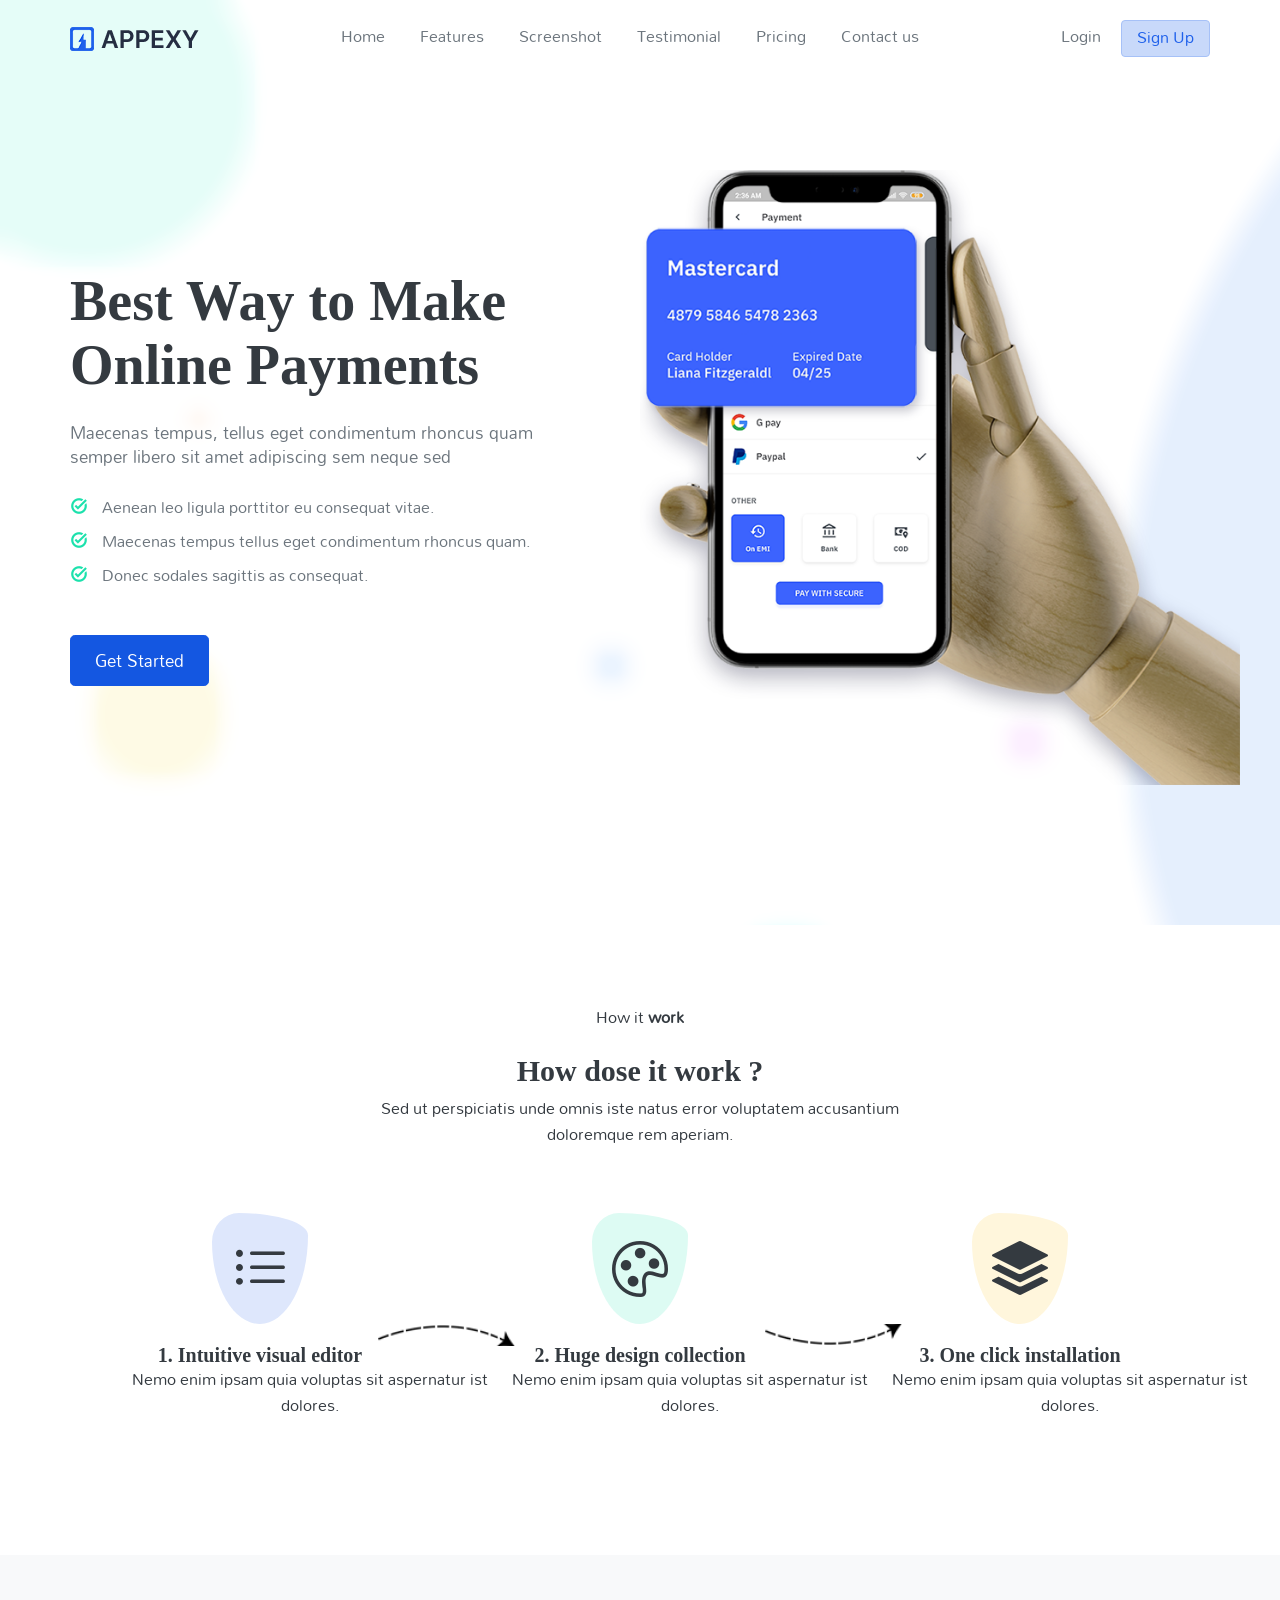
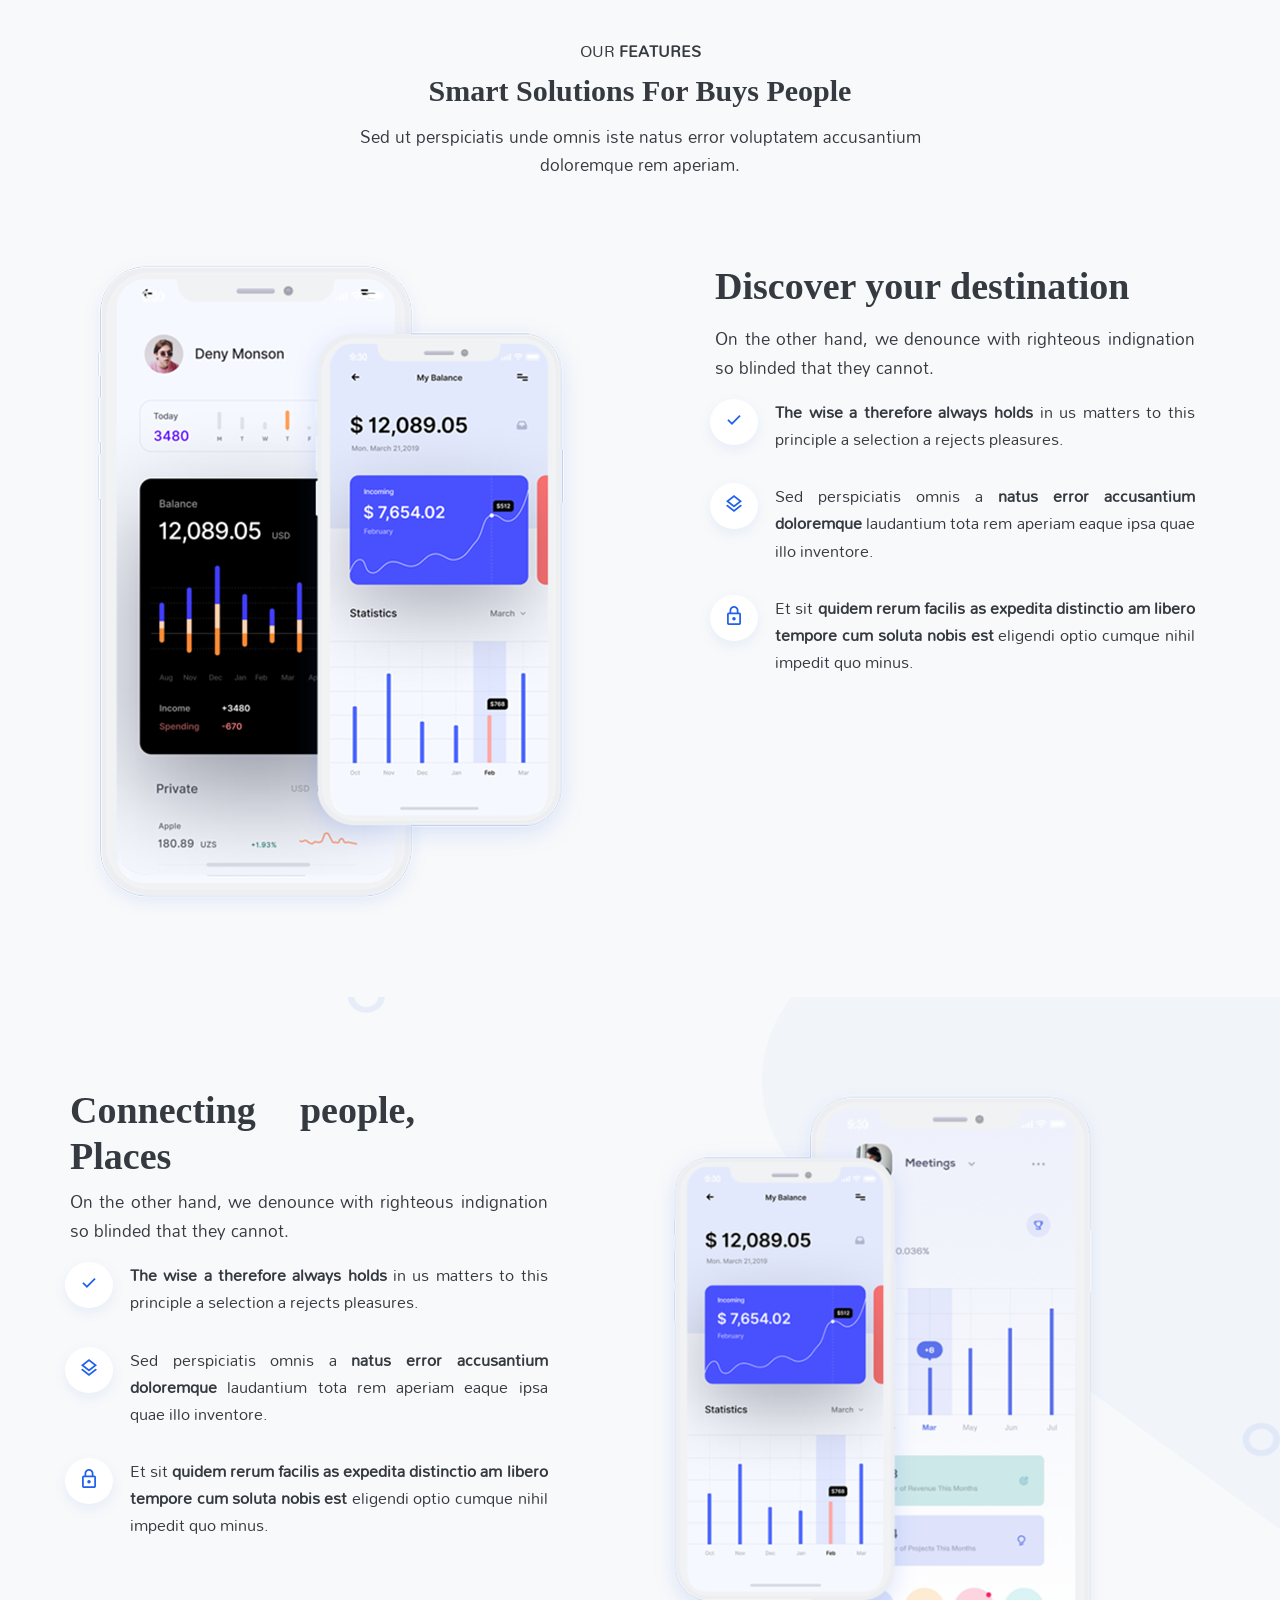
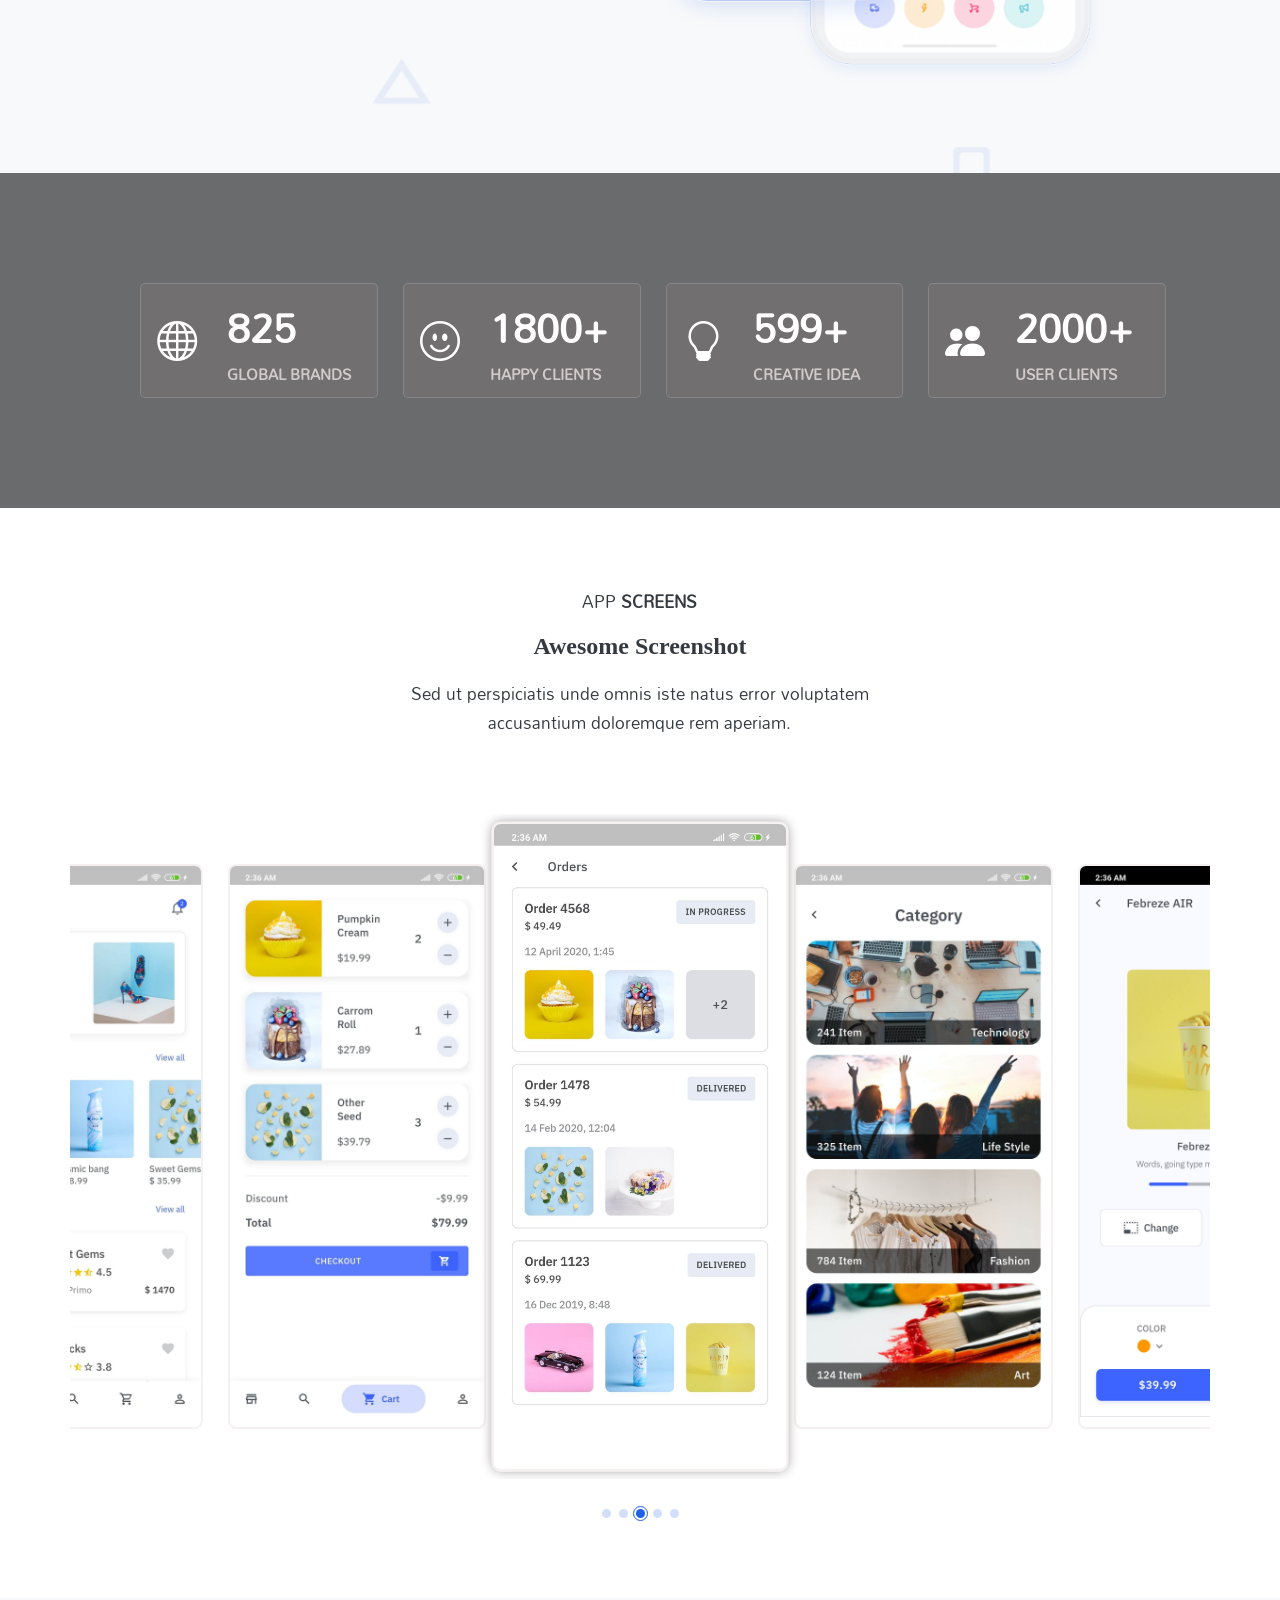
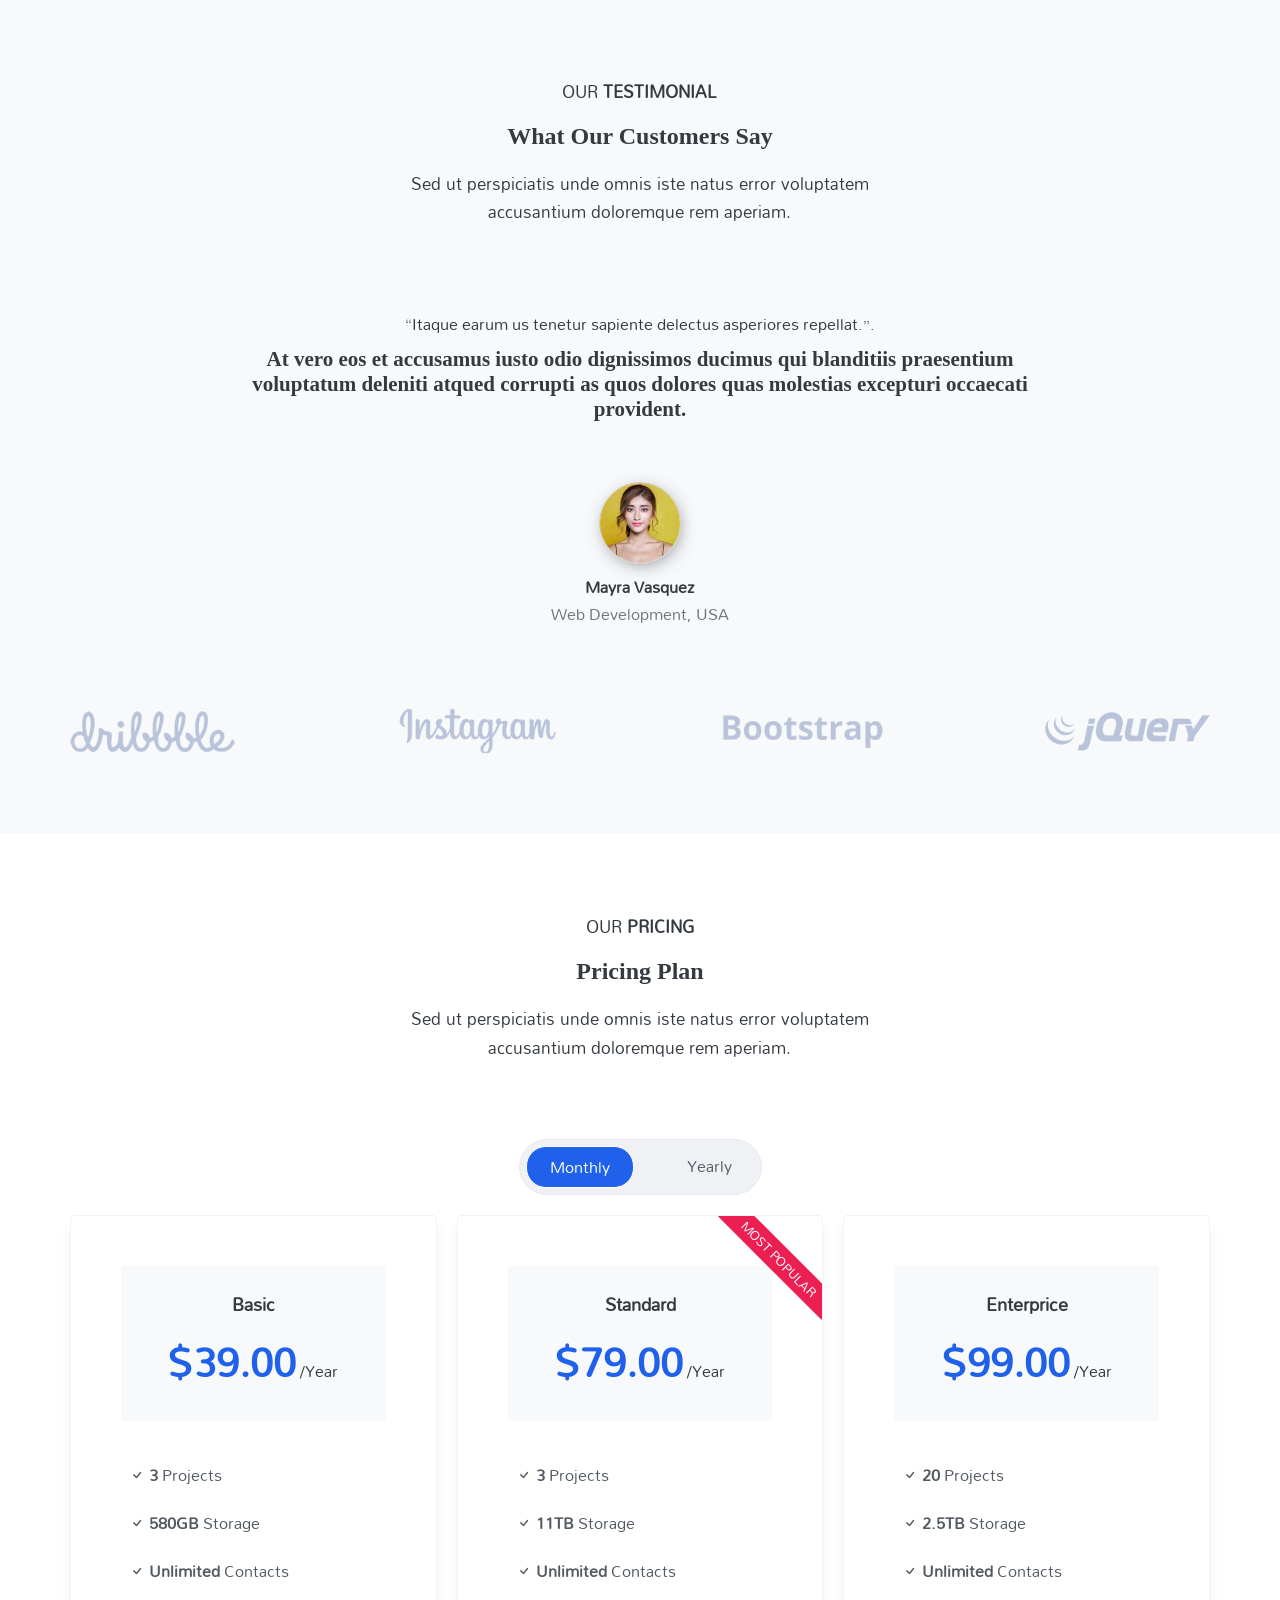
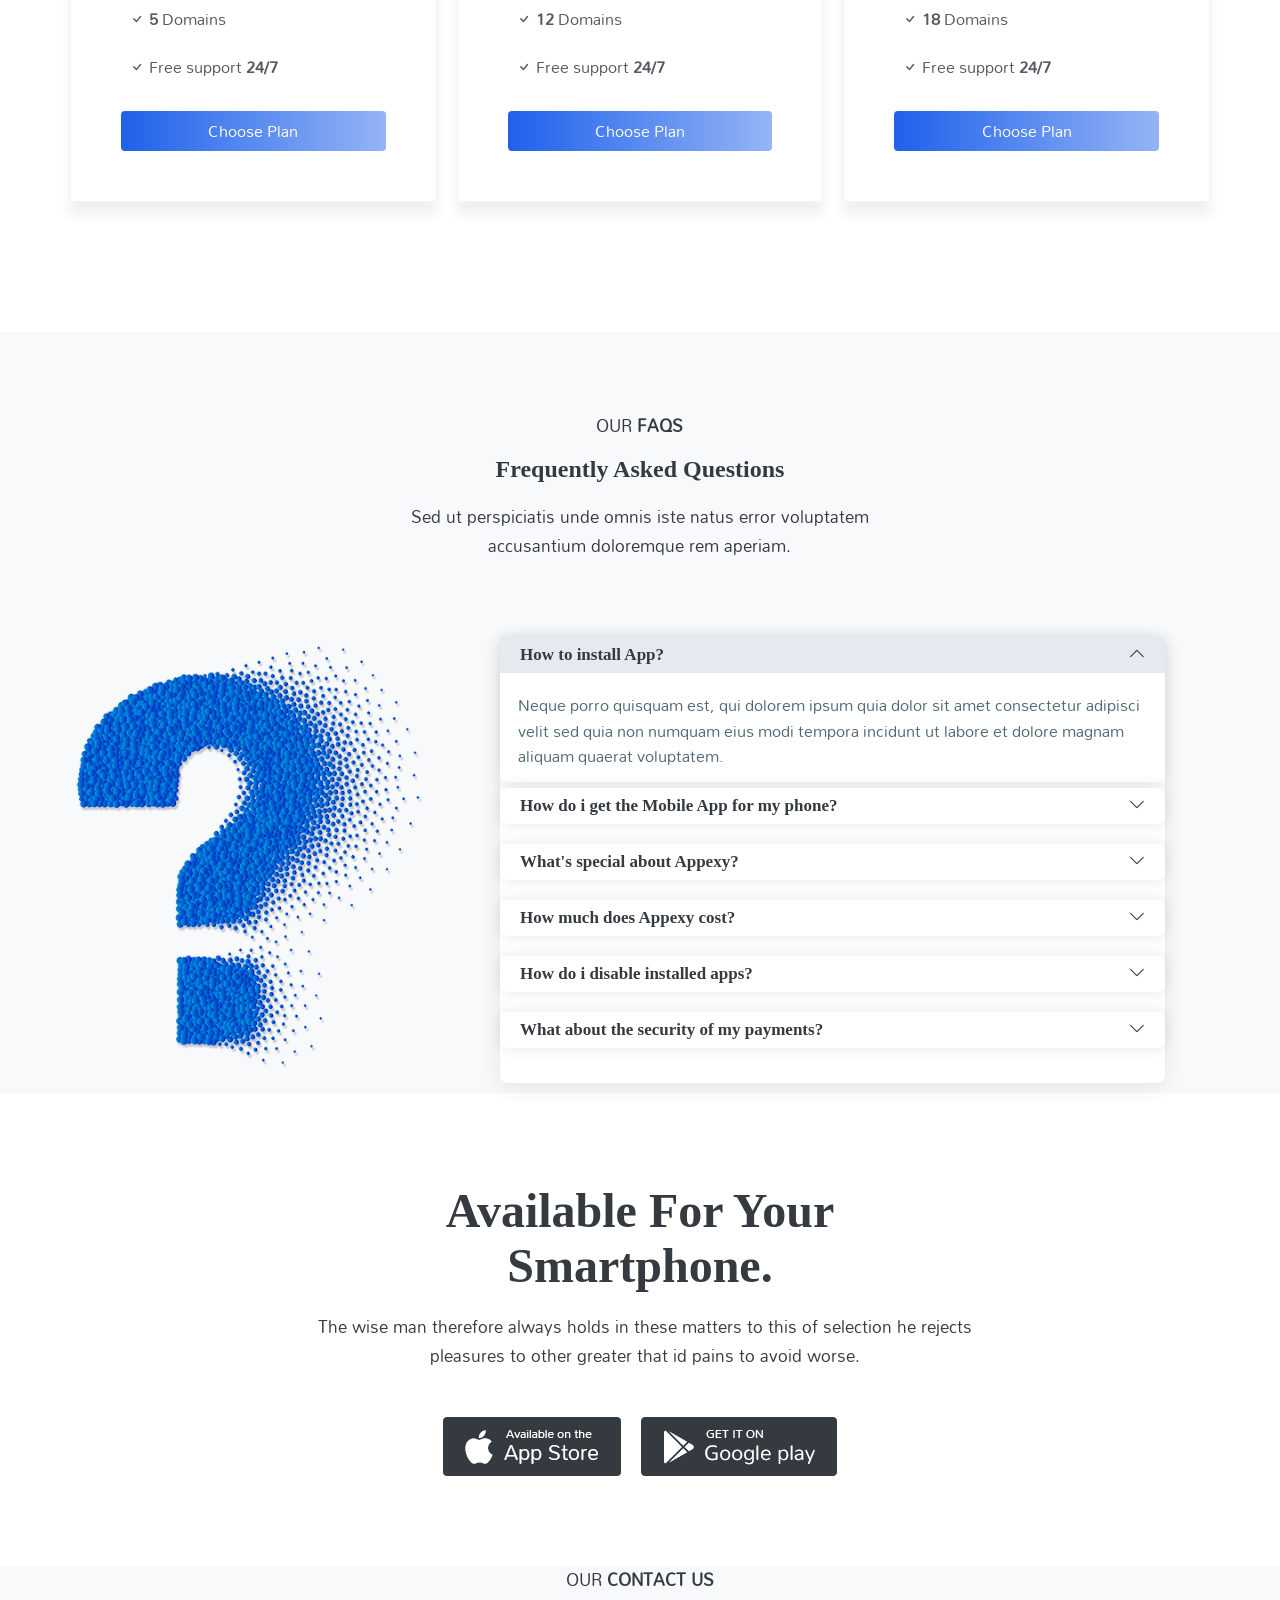
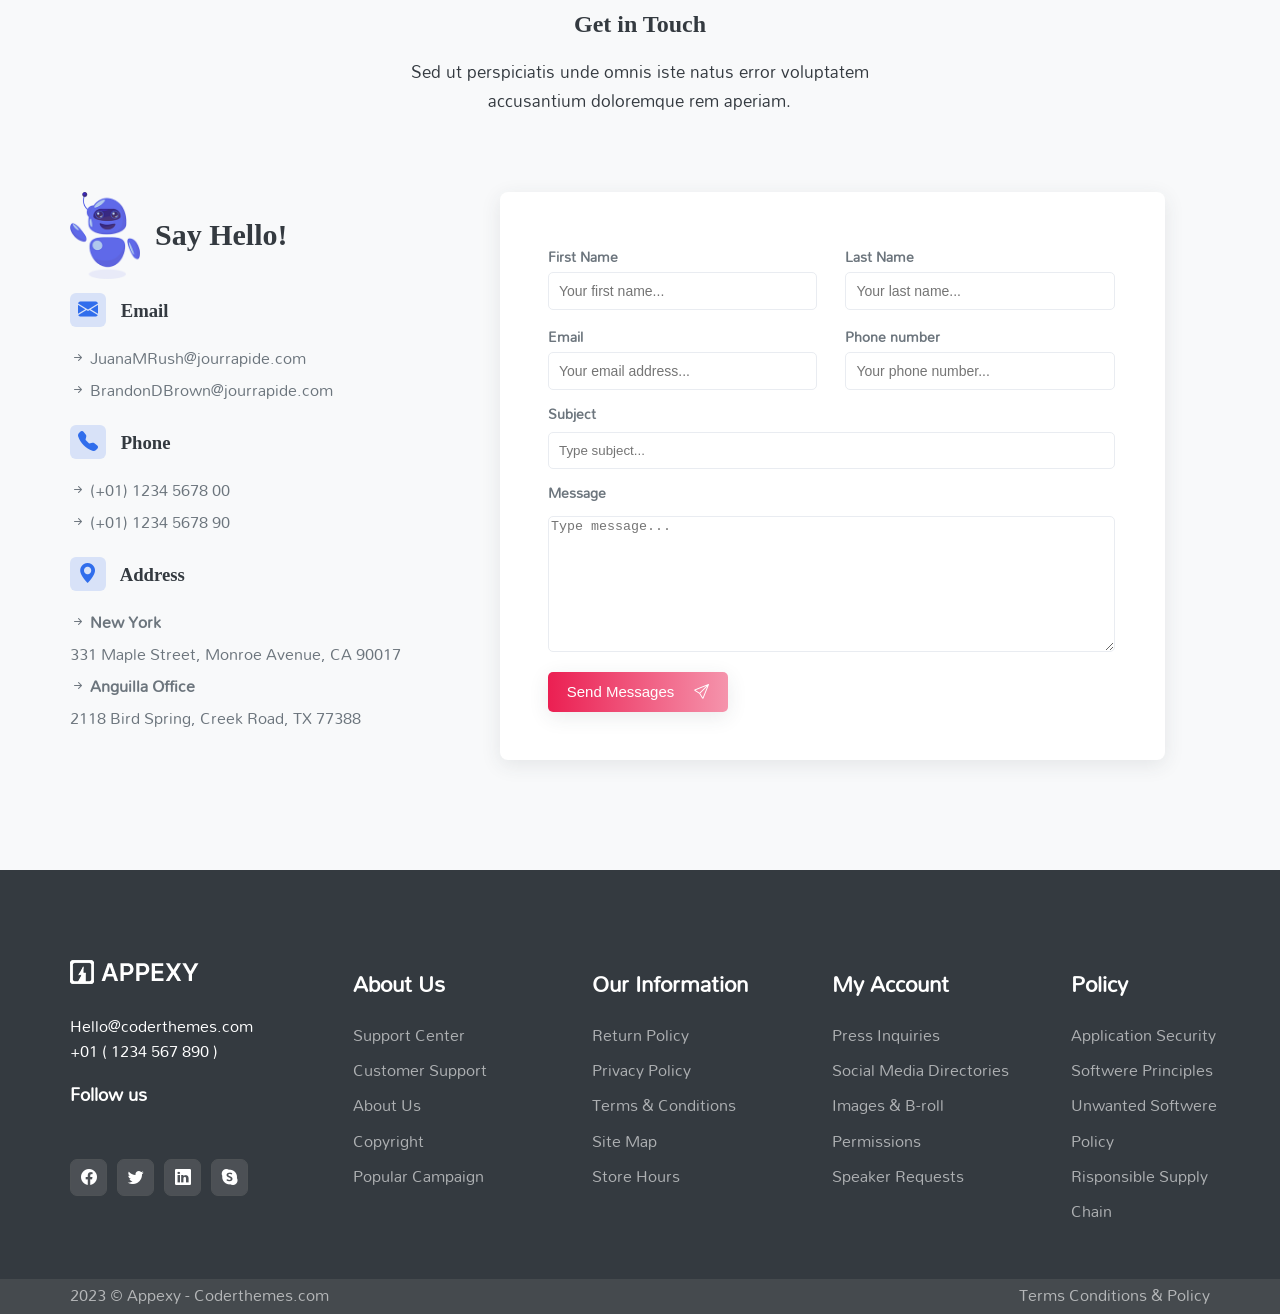
==== index.html @ 26b6b8f6 "commit" ====
<!DOCTYPE html>
<html lang="en">

<head>
    <meta charset="UTF-8">
    <meta http-equiv="X-UA-Compatible" content="IE=edge">
    <meta name="viewport" content="width=device-width, initial-scale=1.0">
    <title>Page Landing</title>
    <link rel="stylesheet" href="https://fonts.googleapis.com/css2?family=Material+Symbols+Outlined:opsz,wght,FILL,GRAD@20..48,100..700,0..1,-50..200"/>
    <link rel="stylesheet" href="https://cdn.jsdelivr.net/npm/bootstrap-icons@1.10.3/font/bootstrap-icons.css"/>
    <link rel="stylesheet" href="CSS/style.css" type="text/css">
    <link rel="stylesheet" href="">
    
    
    
</head>
<body>
    <header>
        <div class="container">
            <div class="logo">
                <a href="#">
                    <img src="assets/images/logo-dark.png.png" alt="Landing page"></a>

            </div>
            <nav>
                <ul>
                    <li><a href="#">Home</a></li>
                    <li><a href="#">Features</a></li>
                    <li><a href="#">Screenshot</a></li>
                    <li><a href="#">Testimonial</a></li>
                    <li><a href="#">Pricing</a></li>
                    <li><a href="#">Contact us</a></li>
                </ul>
            </nav>
            <div class="account">
                <ul>
                    <li><a href="#">Login</a></li>
                    <li><a href="#" class="sign-up-link">Sign Up</a></li>
                </ul>
            </div>
        </div>
    </header>
    <main>
        <section id="home">
            <div class="container">
                <div class="left">
                    <h1>Best Way to Make Online Payments</h1>
                    <p>Maecenas tempus, tellus eget condimentum rhoncus quam semper libero sit amet adipiscing sem neque
                        sed</p>
                    <ul>
                        <span class="material-symbols-outlined">
                            task_alt
                        </span>
                        <li>Aenean leo ligula porttitor eu consequat vitae.</li>
                        <span class="material-symbols-outlined">
                            task_alt
                        </span>
                        <li>Maecenas tempus tellus eget condimentum rhoncus quam.</li>
                        <span class="material-symbols-outlined">
                            task_alt
                        </span>
                        <li class="check-box-end">Donec sodales sagittis as consequat.</li>
                    </ul>
                    <a href="#" class="featured-button">Get Started</a>
                </div>
                <div class="right">
                    <img src="./assets/images/hero-0-img.png.png" class="img-fluid" alt="Responsive image">
                </div>
            </div>
        </section>
        <section id="howitwork">
                <div class="container">
                    <div class="title">
                        <p>How it <strong>work</strong></p>
                        <h2>How dose it work ?</h2>
                        <p>Sed ut perspiciatis unde omnis iste natus error voluptatem accusantium doloremque rem
                            aperiam.</p>
                    </div>
                    <div class="work-process">
                        <div class="step">
                            <div class="icon">
                                <i class="bi bi-list-ul"></i>
                            </div>
                            <img src="./assets/images/arrow-top.png.png" class="pointer" alt="Pointer-image"></img>
                            <h3>1. Intuitive visual editor</h3>
                            <p>Nemo enim ipsam quia voluptas sit aspernatur ist dolores.</p>

                        </div>
                        <div class="step">
                            <div class="icon">
                                <i<i class="bi bi-palette"></i>
                            </div>
                            <h3>2. Huge design collection</h3>
                            <p>Nemo enim ipsam quia voluptas sit aspernatur ist dolores.</p>

                        </div>
                        <div class="step">
                            <div class="icon">
                                <i class="bi bi-stack"></i>
                            </div>
                            <img src="./assets/images/arrow-bottom.png.png" class="pointer-3" alt="Pointer-image"></img>
                            <h3>3. One click installation</h3>
                            <p>Nemo enim ipsam quia voluptas sit aspernatur ist dolores.</p>

                        </div>
                    </div>
                </div>
            </div>
        </section>
        <section id="features">
            <div class="ourfeatures">
                <div class="title-2">
                    <p7>OUR <strong>FEATURES</strong></p7>
                    <h2>Smart Solutions For Buys People</h2>
                    <p>Sed ut perspiciatis unde omnis iste natus error voluptatem accusantium doloremque rem aperiam.</p>
                </div>
                <div class="container">
                    <div class="features-left">
                        <img src="assets/images/features-1.png.png" alt="features-image"></img>
                    </div>
                    <div class="features-right ">
                        <h2>Discover your destination</h2>
                        <p>On the other hand, we denounce with righteous indignation so blinded that they cannot.</p>
                        <ul>
                            <li>
                                <span class="material-symbols-outlined">done</span>
                                <strong> The wise a therefore always holds </strong> in us matters to this principle a selection a rejects
                                pleasures.
                            </li>

                            <li>
                                <span class="material-symbols-outlined">layers</span>
                                Sed perspiciatis omnis a <strong> natus error accusantium doloremque </strong> laudantium tota rem aperiam
                                eaque ipsa quae illo inventore.
                            </li>
                            <li class="check-box-end">
                                <span class="material-symbols-outlined">lock</span>
                                Et sit <strong> quidem rerum facilis as expedita distinctio am libero tempore cum soluta nobis
                                est </strong> eligendi optio cumque nihil impedit quo minus.
                            </li>
                    </div>
        </section>

        <section id="features-2">
                <div class="container">
                    <div class="features-right-2">
                        <h2>Connecting people, Places</h2>
                        <p>On the other hand, we denounce with righteous indignation so blinded that they cannot.</p>
                        <ul>
                            <li>
                                <span class="material-symbols-outlined">done</span>
                                <strong> The wise a therefore always holds </strong> in us matters to this principle a selection a rejects
                                pleasures.
                            </li>

                            <li>
                                <span class="material-symbols-outlined">layers</span>
                                Sed perspiciatis omnis a <strong> natus error accusantium doloremque </strong> laudantium tota rem aperiam
                                eaque ipsa quae illo inventore.
                            </li>
                            <li class="check-box-end-2">
                                <span class="material-symbols-outlined">lock</span>
                                Et sit <strong> quidem rerum facilis as expedita distinctio am libero tempore cum soluta nobis
                                est </strong> eligendi optio cumque nihil impedit quo minus.
                            </li>
                    </div>
                    <div class="features-left-2">
                        <img src="assets/images/features-2.png.png" alt="features-image"></img>
                    </div>
                    </div>
                </section>

        <section id="counter">
            <div class="container">
            <div class="counters">
            <div class="counter-block"> 
            <div class="icon">
                <i class="bu bi-globe"></i> 
            </div>
            <div class="text">
            <div class="digits">825</div> 
            <div class="label">Global brands</div>   
            </div>
        </div>           
                <div class="counter-block"> 
                <div class="icon">
                    <i class="bu bi-emoji-smile"></i> 
                </div>
                <div class="text">
                <div class="digits">1800+</div> 
                <div class="label">Happy clients</div>   
                </div>
            </div>          
                    <div class="counter-block"> 
                    <div class="icon">
                        <i class="bu bi-lightbulb"></i>
                    </div>
                    <div class="text">
                    <div class="digits">599+</div> 
                    <div class="label">Creative idea</div>   
                    </div>
                </div>                  
                        <div class="counter-block"> 
                        <div class="icon">
                            <i class="bu bi-people-fill"></i> 
                        </div>
                        <div class="text">  
                        <div class="digits">2000+</div> 
                        <div class="label">User clients</div>   
                        </div>
                    </div>
        </section>
        
<section id="screenshots">
    <div class="container">
        <div class="title-2">
            <p>APP <strong>SCREENS</strong></p>
            <h2>Awesome Screenshot</h2>
            <p>Sed ut perspiciatis unde omnis iste natus error voluptatem accusantium doloremque rem aperiam.</p>
                </div>
        <div class="carussel">       
            <ul class="images">
                <li><img src="./assets/images/1.png.jpg" alt="carussel"></li></img>
                <li><img src="./assets/images/3.png.jpg" alt="carussel"></li></img>
                <li class="active"><img src="./assets/images/4.png.jpg" alt="carussel"></li></img>
                <li><img src="./assets/images/5.png.jpg" alt="carussel"></li></img>
                <li><img src="./assets/images/6.png.jpg" alt="carussel"></li></img>
            </ul> 
        </div>
        <ul class="bullet">
            <li><span></span></li>
            <li><span></span></li>
            <li class="active"><span></span></li>
            <li><span></span></li>
            <li><span></span></li>
        </ul>
    </div>
</section>

<section id="testimonial">
    <div class="container">
        <div class="title-2">
            <p>OUR <strong>TESTIMONIAL</strong></p>
            <h2>What Our Customers Say</h2>
            <p>Sed ut perspiciatis unde omnis iste natus error voluptatem accusantium doloremque rem aperiam.</p>
                </div>
                <div class="quote">
                    <p3>“Itaque earum us tenetur sapiente delectus asperiores repellat.”.</p3>
                    <h2>At vero eos et accusamus iusto odio dignissimos ducimus qui blanditiis praesentium voluptatum deleniti atqued corrupti as quos dolores quas molestias excepturi occaecati provident.</h2>
                </div>
                <div class="user-image">
                    <img src="./assets/images/user-1.png.jpg" alt="user"></img>
                    <li> <strong> Mayra Vasquez</strong></li>
                    <li style="color: #6c757d;;">Web Development, USA</li>
                </div>
                <div class="partners">
                    <img src="./assets/images/dribbble.png.png" alt="partners"></img>
                    <img src="./assets/images/insta.png.png" alt="partners"></img>
                    <img src="./assets/images/bootstrap.png.png" alt="partners"></img>
                    <img src="./assets/images/jquery.png.png" alt="partners"></img>

                </div>
    </div>
</section>

<section id="pricing">
    <div class="container">
        <div class="title-2">
            <p>OUR <strong>PRICING</strong></p>
            <h2>Pricing Plan</h2>
            <p>Sed ut perspiciatis unde omnis iste natus error voluptatem accusantium doloremque rem aperiam.</p>
                </div>

                <div class="period-selection">
                    <ul>
                        <li class="active">Monthly</li>
                        <li>Yearly</li>
                    </ul>
                </div>

                    <div class="plans">
                     <div class="plan">
                     <div class="plan-pricing">
                    <div class="title">Basic </div>
                    <div class="price">
                    <span class="amount">$39.00</span>
                    <span class="period">/Year</span>
                </div>
                </div>

                <div class="plan-features">
                    <ul>
                        <li>
                            <i class="be bi-check"></i>
                           <strong>3</strong> Projects
                        </li>

                        <li>
                            <i class="be bi-check"></i>
                           <strong>580GB</strong> Storage
                        </li>

                        <li>
                            <i class="be bi-check"></i>
                           <strong>Unlimited</strong> Contacts
                        </li>

                        <li>
                            <i class="be bi-check"></i>
                           <strong>5</strong> Domains
                        </li>

                        <li>
                            <i class="be bi-check"></i>
                          Free support <strong>24/7 </strong>
                        </li>
                    </ul>
                </div>
                <div class="choose-plan">
                    <a href="#" class="plan-button">Choose Plan </a>   
                    </div>
                </div>

        <div class="plan active">
        <div class="plan-pricing">
        <div class="title">Standard</div>
        <div class="price">
            <span class="amount">$79.00</span>
            <span class="period">/Year</span>
        </div>
        </div>
        <div class="plan-features">
            <ul>
                <li>
                    <i class="be bi-check"></i>
                   <strong>3</strong> Projects
                </li>
                <li>
                    <i class="be bi-check"></i>
                   <strong>11TB</strong> Storage
                </li>
                <li>
                    <i class="be bi-check"></i>
                   <strong>Unlimited</strong> Contacts
                </li>
                <li>
                    <i class="be bi-check"></i>
                   <strong>12</strong> Domains
                </li>
                <li>
                    <i class="be bi-check"></i>
                  Free support <strong> 24/7</strong>
                </li>
            </ul>
        </div>
        <div class="choose-plan">
                <a href="#" class="plan-button">Choose Plan </a>   
                
                </div>
            </div>

        <div class="plan">
            <div class="plan-pricing">
            <div class="title">Enterprice</div>
            <div class="price">
                <span class="amount">$99.00</span>
                <span class="period">/Year</span>
            </div>
            </div>
            <div class="plan-features">
                <ul>
                    <li>
                        <i class="be bi-check"></i>
                       <strong>20</strong> Projects
                    </li>
                    <li>
                        <i class="be bi-check"></i>
                       <strong>2.5TB</strong> Storage
                    </li>
                    <li>
                        <i class="be bi-check"></i>
                       <strong>Unlimited</strong> Contacts
                    </li>
                    <li>
                        <i class="be bi-check"></i>
                       <strong>18</strong> Domains
                    </li>
                    <li>
                        <i class="be bi-check"></i>
                      Free support <strong> 24/7</strong>
                    </li>
                </ul>
                <div class="choose-plan">
                        <a href="#" class="plan-button">Choose Plan </a>   
                        </div>
                        </div>
                    </div>
            </div>
</section>
            
<section id="faq">
    <div class="container">
        <div class="title-2">
            <p>OUR <strong>FAQS</strong></p>
            <h2>Frequently Asked Questions</h2>
            <p>Sed ut perspiciatis unde omnis iste natus error voluptatem accusantium doloremque rem aperiam.</p>
                </div>

                <div class="row">
                <div class="left-side">
                    <img src="./assets/images/faq.png.png" alt="question"></img>
                    </div>
                    

                <div class="right-side">
                <div class="accordion">
                <div class="question active">   
                    <h2>
                        How to install App?
                        <i class="be bi-chevron-up"></i>
                    </h2>
                   
                    <div class="answer">Neque porro quisquam est, qui dolorem ipsum quia dolor sit amet consectetur adipisci velit sed quia non numquam eius modi tempora incidunt ut labore et dolore magnam aliquam quaerat voluptatem. 
                    </div> 
                </div>
                    
                        <div class="question">   
                            <h2>
                                How do i get the Mobile App for my phone?
                                <i class="be bi-chevron-down"></i>
                            </h2>
                            <div class="answer">Neque porro quisquam est, qui dolorem ipsum quia dolor sit amet consectetur adipisci velit sed quia non numquam eius modi tempora incidunt ut labore et dolore magnam aliquam quaerat voluptatem. 
                            </div> 
                        </div>
                            
                                <div class="question">   
                                    <h2>
                                        What's special about Appexy?
                                        <i class="be bi-chevron-down"></i>
                                    </h2>
                                    <div class="answer">Neque porro quisquam est, qui dolorem ipsum quia dolor sit amet consectetur adipisci velit sed quia non numquam eius modi tempora incidunt ut labore et dolore magnam aliquam quaerat voluptatem. 
                                    </div>
                                </div> 
                                
                                    
                                    <div class="question">   
                                        <h2>
                                            How much does Appexy cost?
                                            <i class="be bi-chevron-down"></i>
                                        </h2>
                                        <div class="answer">Neque porro quisquam est, qui dolorem ipsum quia dolor sit amet consectetur adipisci velit sed quia non numquam eius modi tempora incidunt ut labore et dolore magnam aliquam quaerat voluptatem. 
                    
                                        </div>
                                    </div> 
                               
                                   
                                    <div class="question">   
                                        <h2>
                                            How do i disable installed apps?
                                            <i class="be bi-chevron-down"></i>
                                        </h2>
                                        <div class="answer">Neque porro quisquam est, qui dolorem ipsum quia dolor sit amet consectetur adipisci velit sed quia non numquam eius modi tempora incidunt ut labore et dolore magnam aliquam quaerat voluptatem. 
                                        </div>
                                    </div> 
                                   
                                        
                                        <div class="question">   
                                            <h2>
                                                What about the security of my payments?
                                                <i class="be bi-chevron-down"></i>
                                            </h2>
                                            <div class="answer">Neque porro quisquam est, qui dolorem ipsum quia dolor sit amet consectetur adipisci velit sed quia non numquam eius modi tempora incidunt ut labore et dolore magnam aliquam quaerat voluptatem. </div>
                                        </div>
                                        </div>
                                    </div>
                                </div>
                            </div>
                        </div>

</section>

<section id="smartphone">
    <div class="container">
        <div class="title-3">
            <h2>Available For Your
                Smartphone.</h2>
            <p>The wise man therefore always holds in these matters to this of selection he rejects pleasures to other greater that id pains to avoid worse.</p>
                </div>
                <div class="app-images">
                    <img src="./assets/images/i-store.png.png" alt="app-images"></img>
                    <img src="./assets/images/play-store.png.png" alt="app-images"></img>

                </div>

</section>

<section id="contact-us">
    <div class="container">
        <div class="title-2">
            <p>OUR <strong>CONTACT US</strong></p>
            <h2>Get in Touch</h2>
            <p>Sed ut perspiciatis unde omnis iste natus error voluptatem accusantium doloremque rem aperiam.</p>
                </div>

                <div class="row">
                <div class="left-side">
                    <h2>
                        
                      <div style="display: flex; align-items: center; font-size: 30px;">  <img style="width: 70px; margin-right: 15px;"  src="./assets/images/hello-icon.png.png" alt="hello-icon"></img>
                        Say Hello!</div>
                    </h2>
                    <h3>
                        <i class="ba bi-envelope-fill"></i>
                        Email
                    </h3>
                    <ul>
                        <li>
                            <i class="bc bi-arrow-right-short"></i>
                            <a href="#"></a> JuanaMRush@jourrapide.com
                        </li>
                        <li>
                            <i class="bc bi-arrow-right-short"></i>
                           <a href="#"></a>  BrandonDBrown@jourrapide.com
                        </li>
                    </ul>
                    <h3>
                        <i class="ba bi-telephone-fill"></i>
                        Phone
                    </h3>
                    <ul>
                        <li>
                            <i class="bc bi-arrow-right-short"></i>
                            <a href="#"></a>(+01) 1234 5678 00
                        </li>
                        <li>
                            <i class="bc bi-arrow-right-short"></i>
                            <a href="#"></a>(+01) 1234 5678 90
                        </li>
                    </ul>
                    <h3>
                        <i class="ba bi-geo-alt-fill"></i>
                        Address
                    </h3>
                    <ul>
                        <li>
                            <i class="bc bi-arrow-right-short"></i>
                            <strong>New York</strong>
                            <div class="address">331 Maple Street, Monroe Avenue, CA 90017</div>
                        </li>
                        <li>
                            <i class="bc bi-arrow-right-short"></i>
                            <strong>Anguilla Office</strong>
                            <div class="address">2118 Bird Spring, Creek Road, TX 77388</div>
                        </li>
                    </ul>
                </div>
                <div class="right-side">
                    <div class="contact-form">
                        <div class="contact-block">
                        <div class="row form-line">
                            <div class="half-column">
                                <label>First Name</label>
                                <input type="text" placeholder="Your first name...">
                            </div>
                            <div class="half-column">
                                <label>Last Name</label>
                                <input type="text" placeholder="Your last name...">
                            </div>
                        </div>
                        <div class="row form-line">
                            <div class="half-column">
                                <label>Email</label>
                                <input type="email" placeholder="Your email address...">
                            </div>
                            <div class="half-column">
                                <label>Phone number</label>
                                <input type="tel" placeholder="Your phone number...">
                            </div>
                        </div>
                        <div class="form-line">
                            <label style="padding-bottom: 5px; display: block;  font-size: 14px; font-weight: bold; color: rgb(108, 117, 125);">Subject</label>
                            <input style=" border-radius:5px; width:100%; padding:10px; border: 1px solid; border-color: #e9ecf1;" type="text" placeholder="Type subject...">
                        </div>
                        
                        <div class="form-line">
                            <label style=" padding-top: 10px; padding-bottom: 10px; display: block;  font-size: 14px; font-weight: bold;color: rgb(108, 117, 125);">Message</label>
                            <textarea style="border-radius:5px;display: block; width: 103%; height: 130px; border-color: #e9ecf1;" placeholder="Type message..."></textarea>
                        </div>
                        <button class="plan-button">Send Messages <i class="bo bi-send"></i></button>
                    </div>
                </div>
            </div>
            </div>
            </div> 
        </div>
</section>

<section id="footer">
    <div class="container">
    <div class='row-1'>
        <ul>
          <img style="padding-bottom: 20px;" src="./assets/images/logo-light.png.png" alt="logo"></img>
          <li><a style="color:white;" href="#">Hello@coderthemes.com</a></li>
          <li>+01 ( 1234 567 890 )</li>
          <li style="font-weight: bold; font-size: 18px; padding-top: 15px; padding-bottom: 50px;">Follow us</li>
          <ul class="footer-icons">
            <li><i class="by bi-facebook"></i></li>
            <li><i class="by bi-twitter"></i></li>
            <li><i class="by bi-linkedin"></i></li>
            <li><i class="by bi-skype"></i></li>
        </ul>
        </ul>

        
      
    <div class="columns">
        <ul class="about-us">
            <li style=" color:white;font-size: 22px; font-weight: bold; padding-bottom: 10px;">About Us</li>
            <li>Support Center</li>
            <li>Customer Support</li>
            <li>About Us</li>
            <li>Copyright</li>
            <li>Popular Campaign</li>
        </ul>
        <ul class=" about-us">
            <li style=" color:white;font-size: 22px; font-weight: bold; padding-bottom: 10px;">Our Information</li>
            <li> Return Policy</li>
            <li>Privacy Policy</li>
            <li>Terms & Conditions</li>
            <li>Site Map</li>
            <li> Store Hours</li>

        </ul>
        <ul class="about-us">
            <li style=" color:white;font-size: 22px; font-weight: bold; padding-bottom: 10px;"> My Account</li>
            <li> Press Inquiries</li>
            <li>Social Media Directories</li>
            <li>Images & B-roll</li>
            <li>Permissions</li>
            <li>Speaker Requests</li>

        </ul>
        <ul class="about-us">
            <li style=" color:white;font-size: 22px; font-weight: bold; padding-bottom: 10px;">Policy</li>
            <li>Application Security</li>
            <li>Softwere Principles</li>
            <li>Unwanted Softwere Policy</li>
            <li>Risponsible Supply Chain</li>
        </ul> 
    </div>
    </div>
    </div>
    <div class="footer-tagline"> 
    <div class="container">
    <div class="footer-li">
        <ul>
        <li><a href="#"></a> 2023 © Appexy - Coderthemes.com</li> 
    </ul>
    <ul>
        <li> <a href="#"></a> Terms Conditions & Policy</li>
    </ul>
    </div>
</section>
    </main>
</body>
</html>
---- CSS/style.css ----
@import url('https://fonts.googleapis.com/css2?family=Mandali&display=swap');
@import url('https://fonts.googleapis.com/css2?family=Mandali&family=Open+Sans:ital,wght@0,300;0,400;0,500;0,600;0,700;0,800;1,300;1,400;1,500;1,600;1,700;1,800&display=swap');


*main{
    box-sizing: border-box;

}



body{
    margin:0;
    font-family: 'Mandali', sans-serif !important;
    color: #343a40 !important;
    font-size: 16px;
}

p{
    color: #343a40 !important;
    font-size: 17px;
    line-height: 1.7;
    margin-top:0;
    margin-bottom:1rem;
    width: 100%;
}

h1, h2, h3, h4, h5, h6 {
    font-family: 'Cerebri Sans' !important;
    color: #343a40 !important;
    margin: 0 0 20px;
}


#home{
   background: url("/assets/images/hero-3-bg.png.png");
    padding: 170px 0 140px;
}

ul{
    list-style-type: none;
    padding: 0;
    margin: 0;
}


.container{
    max-width: 1140px;
    margin: 0 auto;
    padding-left: 15px;
    padding-right: 15px;
}

a{
    text-decoration: none;
}

header{
    position: absolute;
    top:0;
    left:0;
    width: 100%;
    padding: 20px 0px;
}

header .container{
    display: flex;
    justify-content: space-between;

}

header nav a{
    font-size: 16px;
    color:#6c757d;
}

header nav a:hover{
    color: #1f61eb;
}

header nav ul{
    display: flex;
    gap: 35px;
    transition: all 0.5s ease-in-out;
}
   
header .account ul{
    display: flex;
    gap: 20px;
    
}

header .account a{
    color: #6c757d;
}
header .account a:hover{
    color: #1f61eb;
}


header .account a.sign-up-link{
    background: #c8d9fa;
    font-size: 16px;
    color:#1f61eb;
    border: 1px solid #a6c1f7;
    border-radius: 4px;
    padding: 0px 15px 3px;
    display: block;
    transition: all 0.5s ease-in-out;
}

header .account a.sign-up-link:hover{
    background:  #1457e1;
    color: white;
    
}

.featured-button{
    background:  #1457e1;
    color: white;
    border: 1px solid #1457e1;
    border-radius: 0.3rem;
    font-size: 17px;
    padding: 8px 24px;
    display: inline-block;
    transition: all 0.5s ease-in-out;
    
}
.featured-button:hover{
    background: #1457e1;
    box-shadow: 0 9px 10px 0 rgb(197 218 255);

}

  .left h1{
    margin-top: 0;
    font-family: sans-serif;
    font-weight: 700;
    margin-bottom:1.5rem;
    font-size: 3.5rem;
}


 .container .left p{
    color:#6c757d!important;
    line-height: 24px;
    font-size: 17px;
    margin-top: 0;
    margin-bottom: 1.5rem;
    
}

#home .container{
    align-items: center;
    vertical-align: middle;
    gap: 50px;
}

.container .left li{
    color:#6c757d!important;
    font-size: inherit;
    margin-left: 2rem;
    margin-top: -38px;
    line-height: 2.5rem;
}

.left .material-symbols-outlined{
    font-size:18px;
    color: #1ce1ac; 
    position: relative;
    font-weight: 700;
} 


.check-box-end{
    padding-bottom: 2.5rem;
}

#home  .container{
    display: flex;
}

#home .right,
.left
 {
   width: 50%;
   gap: 20px;
}

.img-fluid{
    width: 600px;
    height: 615px;
    margin-top: 0;
    vertical-align: middle;
}

header .logo img{
    display: block;
}

header .logo{
    display: flex;
    align-items: center;
}

.title{
    width: 50%;
    margin: auto;
}

.work-process{
    display: flex;
    position: relative;
    padding-bottom: 120px;
}

#howitwork .container{
    text-align: center;
    max-width: 1140px;
    padding-top: 80px;
}
   

#howitwork h2{
margin-top: 0px;
margin-bottom: 0.1rem;
font-size: 30px;
line-height: 1.6;
font-weight: 700;

}

#howitwork p{
    margin-top: 0;
    font-size: 1rem;
    line-height: 1.6;
}

#howitwork .icon {
    padding-top: 50px;
    font-size: 56px; 

}
 .bi{
display: inline-block;
width: 96px;
border-radius: 28% 72% 50% 50%/26% 20% 80% 74%;;
}

.bi-list-ul{
    background: #dee7fc;
    
}
.bi-palette{
    background: #ddfbf3;
   
}
.bi-stack{
    background: #fff6dc;
   
}
.step h3{
    font-size: 20px;
    padding-top: 20px;
    font-weight: 600;
    margin: 0;
}

.step p{
    margin-top: 0%;
    line-height: 1.2;
    padding: 0 50px 0 50px;
}

.pointer{
    position: absolute;
    right: 30%;
    left: 27%;
    width: 12%;
}
.pointer-3{
    position: absolute;
    right: 20%;
    left: 61%;
    width: 12%;
}


.title-2{
    width: 47%;
    margin: auto;
    padding-bottom: 60px;
    display: block;
    text-align: center;
}

#features.title-2 p7{
color: #6c757d!important;
}

.ourfeatures h2 {
    margin-bottom: 0.5rem;
    text-align: center;
    font-size: 30px;
    line-height: 1.6;
    font-weight: 700;
}


.ourfeatures .container{
    gap:130px;
    display: flex;
    box-sizing: border-box;
    text-align: center;
    max-width: 1140px;
}
#features{
    background-color: #f8f9fa !important;
    padding-top: 80px !important;
    padding-bottom: 80px !important;
    position: relative;
}

.features-left{
    display: flex;
    width:  50%;
}

.features-right{
    width: 50%;
}

.features-right h2 {
    font-size: 38px;
    display: flex;
    text-align: justify;
    position: relative;
}

.features-right p{
    color:  #6c757d;
    text-align: justify;
    line-height: 1.7;
}

.features-right .material-symbols-outlined{
    position: absolute;
    left: -5px;
    padding: 3px;
    text-align: center;
    color: #1f61eb !important;
    border: 1px solid white;
    padding-top: 9px;
    font-size: 22px;
    width: 40px;
    height: 32px;
    border-radius: 50%;
    background: white;
    box-shadow: 0px 5px 14px #1f61eb14;
}


.features-right li{
    position: relative;
    padding: 0px 0px 30px 60px;
    line-height: 1.7;
    text-align: justify;
}

.features-left img{
    width: 500px;
    height: 661px;

}

.features-left-2 img{
    width: 451px;
    height: 596px;
}
.features-right-2 li{
    position: relative;
    padding: 0px 0px 30px 60px;
    line-height: 1.7;
    text-align: justify;
}
.features-right-2 .material-symbols-outlined{
    position: absolute;
    left: -5px;
    padding: 3px;
    text-align: center;
    color: #1f61eb !important;
    border: 1px solid white;
    padding-top: 9px;
    font-size: 22px;
    width: 40px;
    height: 32px;
    border-radius: 50%;
    background: white;
    box-shadow: 0px 5px 14px #1f61eb14;
}

.features-right-2 p{
    color:  #6c757d;
    text-align: justify;
    margin-top: -11px;
    line-height: 1.7;
}

.features-right-2 h2 {
    font-size: 38px;
    display: flex;
    text-align: justify;
    position: relative;
    width: 345px;
    line-height: 46px;
}
.features-right-2{
    width: 50%;
}
.features-left-2{
    display: flex;
    width:  50%;
    padding-left: 105px;
    padding-right: 80px;
}
 #features-2{
    background: url("/assets/images/features-bg.png") no-repeat top center / cover;
    background-color: #f8f9fa !important;
    padding-top: 90px;
    padding-bottom: 90px !important;
    position: relative;
}

.features-2 .container{
    gap:150px;
    display: flex;
    box-sizing: border-box;
    text-align: center;
    max-width: 1140px;
}

.features-2 h2 {
    margin-top: 10px;
    margin-bottom: 0.5rem;
    text-align: center;
    font-size: 30px;
    line-height: 1.6;
    font-weight: 700;
}


#features-2 .container {
    display: flex;
}

#counter{
    position: relative;
    background: url("/assets/images/counter-bg.png.jpg");
    background-repeat: no-repeat;
    background-position: center;
    background-size: cover;
    background-attachment: fixed;
    padding-top: 110px;
    padding-bottom: 110px;
   
}

#counter::before{
    content: "";
    width: 100%;
    height: 100%;
    position: absolute;
    top:0;
    left: 0;
    background: #35373aeb;
    opacity: 0.8;
  
    
}

#counter .counters{
    display: flex;
    gap:25px;
    position: relative;
    color: white;
    z-index: 1;
    width: 90%;
    margin-left: 70px;
 
}
#counter .counters .counter-block{
width: 25%;
display: flex;
align-items: center;
border: 1px solid #9f9f9f7a;
background: #7a74747a;
border-radius: 5px;
height: 113px;


}

#counter .counters .icon{
    font-size: 40px;
    padding: 0px 30px 1px 16px;
  }
    
 .counter-block .digits{
    font-weight: 700;
    font-size: 40px;
    line-height: 1.7;
}
.counter-block .label{
text-transform: uppercase;
color: #d3cbcb;
font-size: 15px;
line-height: 1.7;
font-weight: 900;

}

.carussel .images img{
max-width: 100%;
max-height: 100%;
}

#screenshots .carussel .images{
    display: flex;
    gap: 25px;
    width: 122%;
    margin-left: -125px;
    
}

#screenshots .title-2{
    padding-top: 80px;
}

#screenshots .carussel{
    overflow: hidden;
    padding: 50px 0;
    
}

#screenshots .carussel .images li{
border: 2px solid #f5f1f1;
border-radius: 8px;
overflow: hidden;

}
#screenshots .carussel .img{
    display: block;
    
    
}
#screenshots .carussel .images li.active{
transform: scale(1.15);
box-shadow: 0 0 10px -1px rgb(150, 146, 146);

}

#screenshots .title-3 {
margin: auto;
}

#screenshots .bullet span{
    background: #d2dffb;
    display: block;
    height: 9px;
    width: 9px;
    border-radius:50%; 
}

#screenshots .bullet{
    display: flex;
    justify-content: center;
    gap:8px;
    margin-top: 30px;
    padding-bottom: 80px;
}

#screenshots .bullet li.active span{
    background: #1f61eb;
    position: relative;
}

#screenshots .bullet li.active span::before{
    content: "";
    position: absolute;
    top: -3px;
    left: -3px;
    height: 13px;
    width: 13px;
    border: 1px solid #1f61eb;
    border-radius: 50%;
}

#testimonial{
padding-top: 80px;
padding-bottom: 80px;
background-color: #f8f9fa !important;
}

#testimonial .quote{
    width: 70%;
    font-size: 14px;
    margin: auto;
    padding-bottom: 40px;
    display: block;
    text-align: center;
}

#testimonial .quote p3{
    font-size: 16px;
    line-height: 2.7;
}

#features .user-image img li{
   
    width: 82%;
    font-size: 16px;
    margin: auto;
    padding-bottom: 80px;
    display: block;
    text-align: center; 
}

.user-image{
    width: 82%;
    font-size: 16px;
    margin: auto;
    padding-bottom: 80px;
    display: block;
    text-align: center;
}

.user-image img{
    border-radius: 50%;
    width: 80px;
    border: 1px solid #cfc8c8;
    box-shadow: 2px 4px 21px -9px;

}

.user-image li{
    list-style: none;
    line-height: 1.7;
}

.partners{
    display: flex;
    flex-wrap: wrap;
    justify-content: space-between;

}
.partners img{
    width: 165px;
    height: 45px;
}

#pricing .period-selection{
    display: flex;
    justify-content: center;
}

#pricing .period-selection ul{
    display: flex;
    justify-content: center;
    gap:30px;
    border: 1px solid #e6e9ef;
    border-top-right-radius: 30px;
    border-bottom-right-radius: 30px;
    border-top-left-radius: 30px;
    border-bottom-left-radius: 30px;
    padding: 6px;
    background: #eff1f5;
}

#pricing .period-selection li{
    padding: 4px 23px; 
   color: #585a66; 
}

#pricing .period-selection li.active{
border:1px solid;
background: #1f61eb;
color: white;
border-top-right-radius: 20px;
border-bottom-right-radius: 20px;
border-top-left-radius: 20px;
border-bottom-left-radius: 20px;
}

#pricing .plans{
    padding-top: 20px;
    display: flex;
    justify-content: center;
    gap:20px;
    box-shadow: 0 0 0 0px black;
    padding-bottom: 130px;
  
}

#pricing .plan{
    padding: 50px;
}

#pricing .plans .plan{
    width: 33.3%;
    width: 33.3%;
    border: 1px solid #f7f1f1;
    box-shadow: 0 13px 12px rgb(52 58 64 / 8%);
    border-radius: 4px;
}

#pricing .title-2{
    padding-top: 80px;
}

#pricing .title{
    font-size: 18px;
    font-weight: 600;
}

#pricing .plan-pricing{
    background: #f8f9fa;
    text-align: center;
    padding: 20px;

}
#pricing .plan-pricing .tile{
    font-weight: 600;
    line-height: 20px;
    color:#4a4141d1
}

#pricing  .price .amount {
    font-size: 40px;
    color: #1f61eb;
    font-weight: 900;

}

.plan-features li{
    padding: 8px;
    color: #545a61;
    
}

.plan-features ul{
    padding-top: 30px;
    padding-bottom: 20px;
}

 .choose-plan{
    background: linear-gradient(to right, #1f61eb 0%, #94b4f5 100%);
    border-radius: 4px;
    
}

.plan-button{
    color:white !important;
    text-align: center !important;
    justify-content: center !important;
    display: flex !important;
    padding: 4px !important;
}

#pricing .plan.active{
    position: relative;
    overflow: hidden;
   
}

#pricing .plan.active::before{
    font-size: 13px;
    color: white;
    content: "MOST POPULAR";
    background: #eb1f52;
    position: absolute;
    top: 30px;
    right: -30px;
    transform: rotate(45deg);
    width: 146px;
    text-align: center;
}


#faq .title-2{
    padding-top: 80px;
}

#faq{
    background-color: #f8f9fa !important;
}


#faq .question{
    background: white;
    box-shadow: 0 0 15px 0 rgba(0, 0, 0, 10%);
    border-radius: 7px;
    margin-bottom: 6px;
     
}

.row{
    display: flex;
    gap: 50px;
    padding-bottom: 10px;
    
}

.right-side{
    width: 58.3333%;
    background-color: white;
    border-radius: 8px;
    box-shadow: 0 5px 20px rgb(52 58 64 / 10%);
 
}
    
.left-side{
  width: 33.3333%;
  
}

#faq .question .answer{
    display: none; 
    line-height: 1.6;
    color: #536976;
    padding: 0 5px;
    padding-top: 0;
    padding: 0px 18px 12px;
}
    
#faq .question h2{
    font-size: 17px;
    color:#536976;
    font-family: 'Mandali', sans-serif;
    display: flex;
    justify-content: space-between;
    padding: 8px 20px;
    
}

#faq .question.active .answer{
display: block;
}

#faq .question.active h2{
background: #e6e9ef;
}

#faq .row .left-side img{
    width: 356px;
    height: 436px;
}


#smartphone .title-3 {
    padding-top: 90px;
    padding-top: 90px;
    width: 50%;
    margin: 0 auto;
    
}
#smartphone .title-3 h2{
    font-weight: 800;
    font-size: 48px; 
    text-align: center;
}

#smartphone .title-3 p{
    width: 127%;
    text-align: center;
    margin-left: -72px;
    color:#6c757d
}

#smartphone .app-images{
        display: flex;
        padding-top: 30px;
        width: 100%;
        text-align: center;
        gap: 20px;
        justify-content: center;
        padding-bottom: 90px;
}

#contact-us{
    background: #f8f9fa;
    padding-bottom: 100px;
}

#contact-us .left-side .ba{
    font-size: 20px;
    background: #d8e2f8;
    color: #306dec;
    border-radius: 6px;
    width: 10px;
    padding: 6px 8px;
    margin-right: 10px;
}

#contact-us h3 .ba{
padding: 10px;
}

#contact-us ul{
    padding-bottom: 25px;
    color: rgb(108, 117, 125)
    
}

#contact-us .contact-block{
    padding: 3rem;
    margin-right: 1.5rem;
}

#contact-us .half-column input{
    padding: 10px;
    width: 100%;
    border-color: #e9ecf1;
    color: rgb(108, 117, 125);
    font-size: 14px;
}

#contact-us .half-column{
    width: 50%;
}

.half-column input{
    border: 1px solid;
    border-color: #e9ecf1;
    color: rgb(108, 117, 125);
    font-size: 14px;
    border-radius:5px;
    

}

.half-column label{
    font-size: 14px;
    font-weight: bold;
    color: rgb(108, 117, 125);
    
    padding-bottom: 10px;
}

.right-side .plan-button{
    background: linear-gradient(to right, #eb1f52 0%, #f594ac 100%);
    border:none;
    margin-top:20px;
    width: 180px;
    height: 40px;
    box-shadow: 0 5px 20px rgb(52 58 64 / 10%);
    border-radius:5px;
    align-items: center;
    font-size: 15px;
    cursor: pointer;
}

.bo{
    margin-left: 20px;
}

#footer{
   position: relative;
    background: url("/assets/images/footer-light-bg.png.png");
    background-color: #343a40 !important;
    background-repeat: no-repeat;
    background-position: center;
    background-size: cover;
    background-attachment: fixed;
    padding-top: 70px;
    
}

#footer .row-1{
    color: white;
    display: flex;
    padding-top: 20px;
    padding-bottom: 50px;
}

.row-1 .footer-icons{
    display: flex;
    gap:10px;
    text-align: center;
    
    
}


.row-1 .footer-icons .by{
    border: 1px solid;
    border-color: #4e5255;
    background-color: #4c5055;
    display: block;
    padding-top: 5px;
    width: 35px;
    height: 30px;
    border-radius: 7px;
}
.row-1 li{
    line-height:1.6;
}

.row-1 .columns{
    display: flex;
    margin-left: 100px;
    gap:100px;
}

.row-1 .columns .about-us{
    width: 100%;
}

 .columns li{
    width: 130%;
    line-height: 2.2;
    color: rgba(255, 255, 255, 0.6);
    cursor: pointer;
}



.footer-tagline {
    height: 40px;
    background-color: rgba(72, 76, 80, 0.9);
    height: 35px;
    

}

.footer-li {
    color: white;
    display: flex;
    justify-content:space-between;
    color: rgba(255, 255, 255, 0.6);
    cursor: pointer;
    
    
}
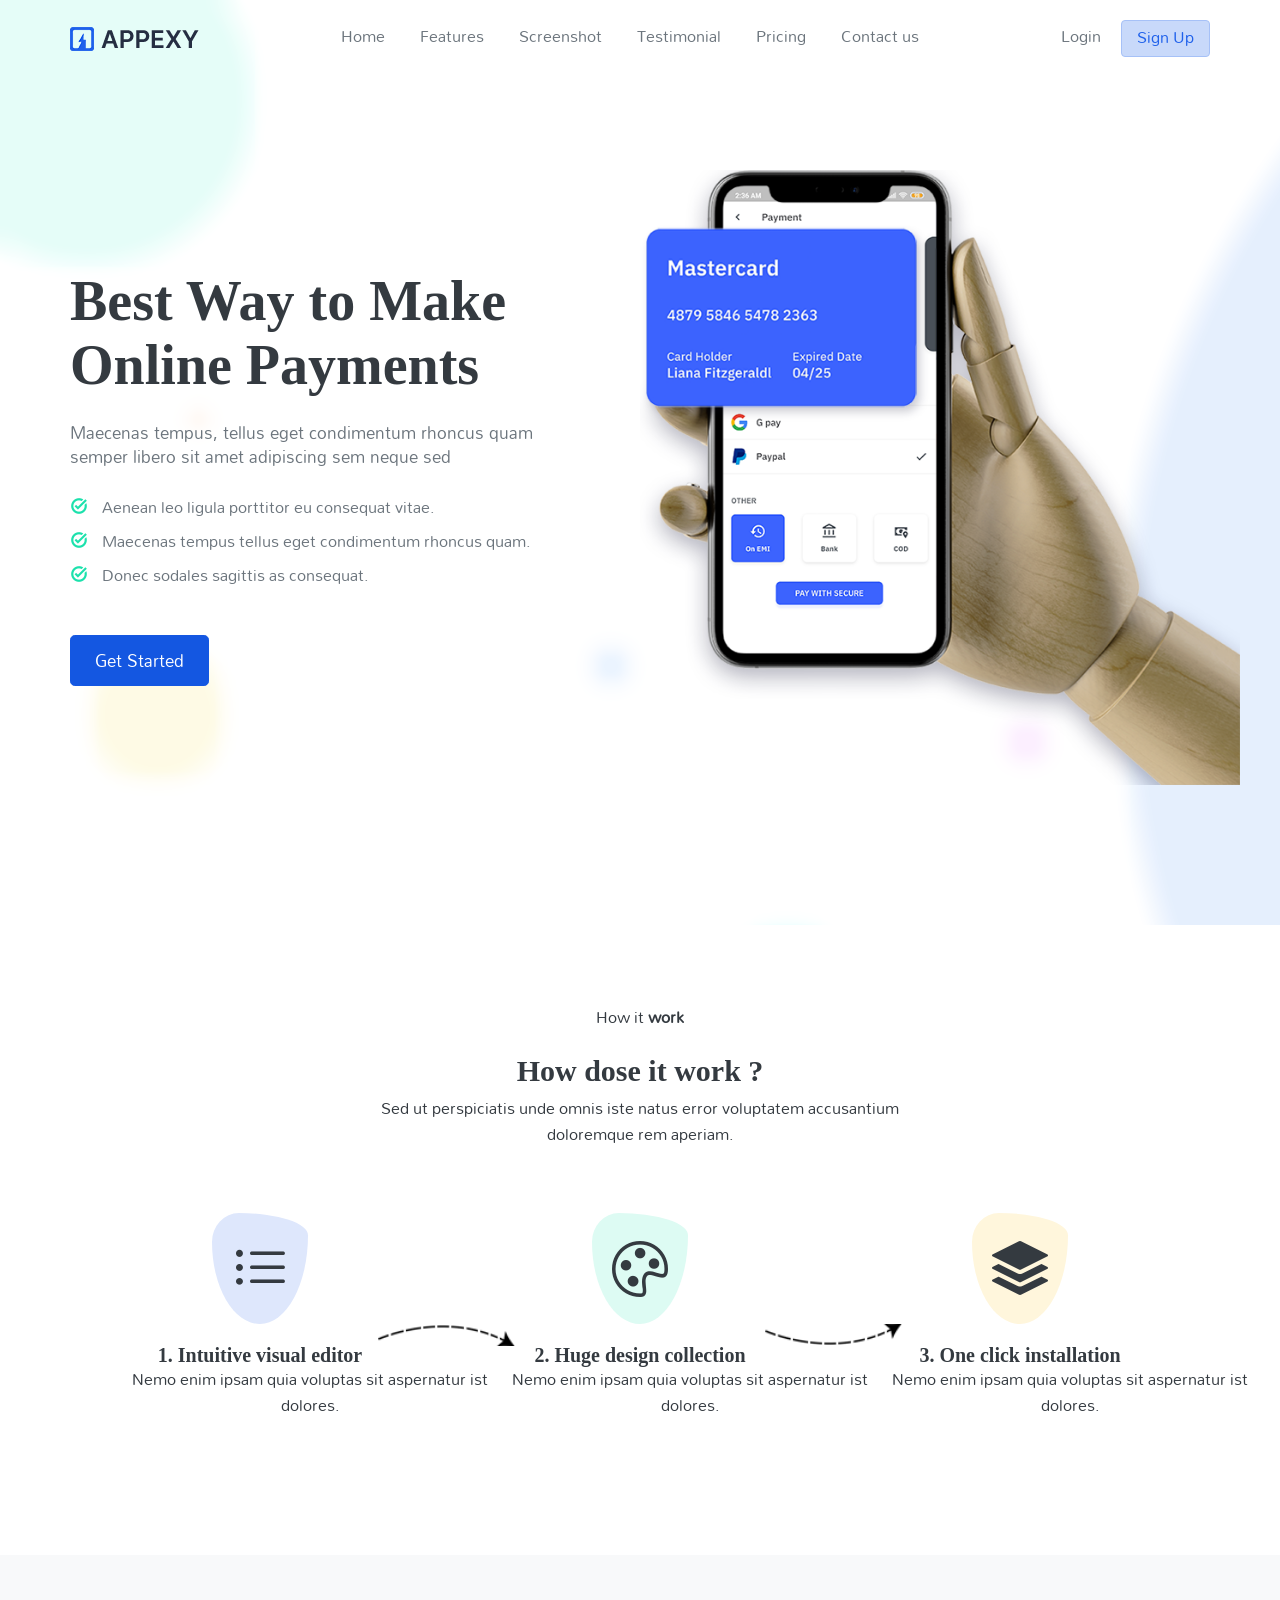
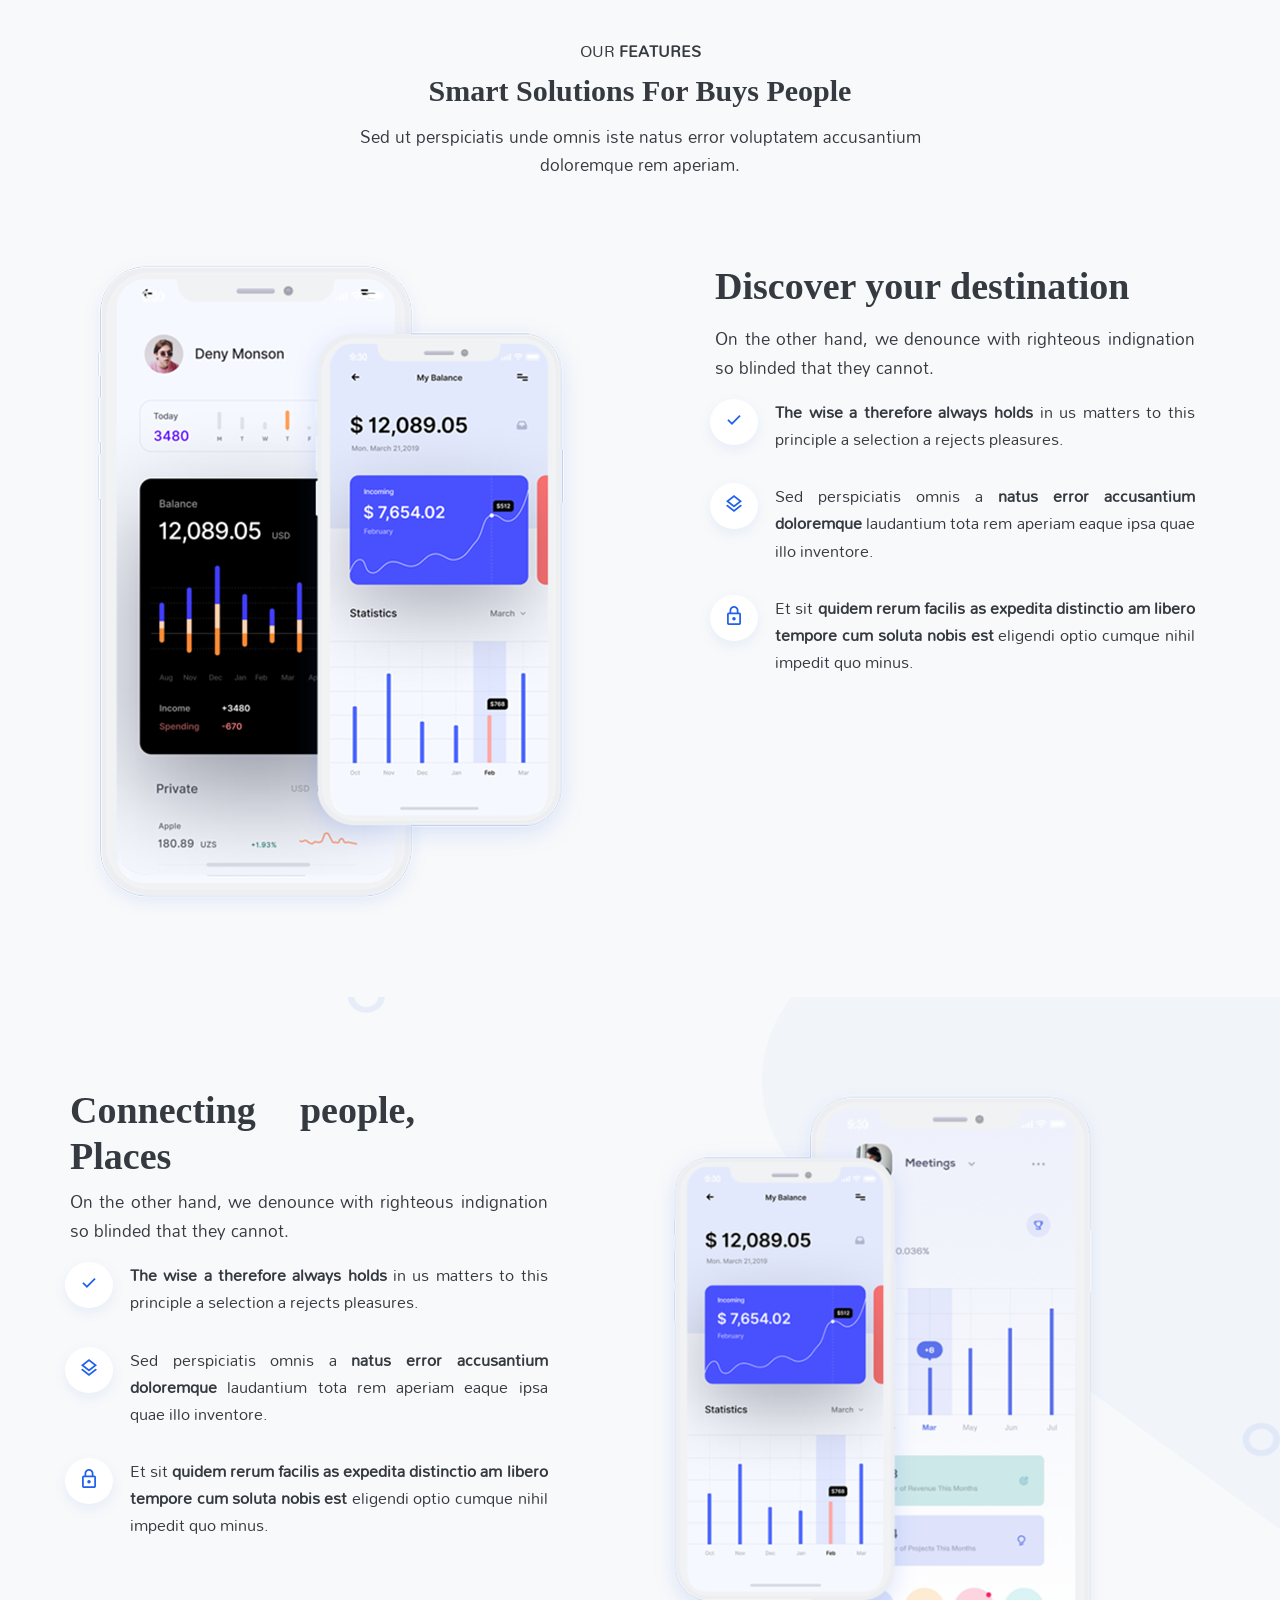
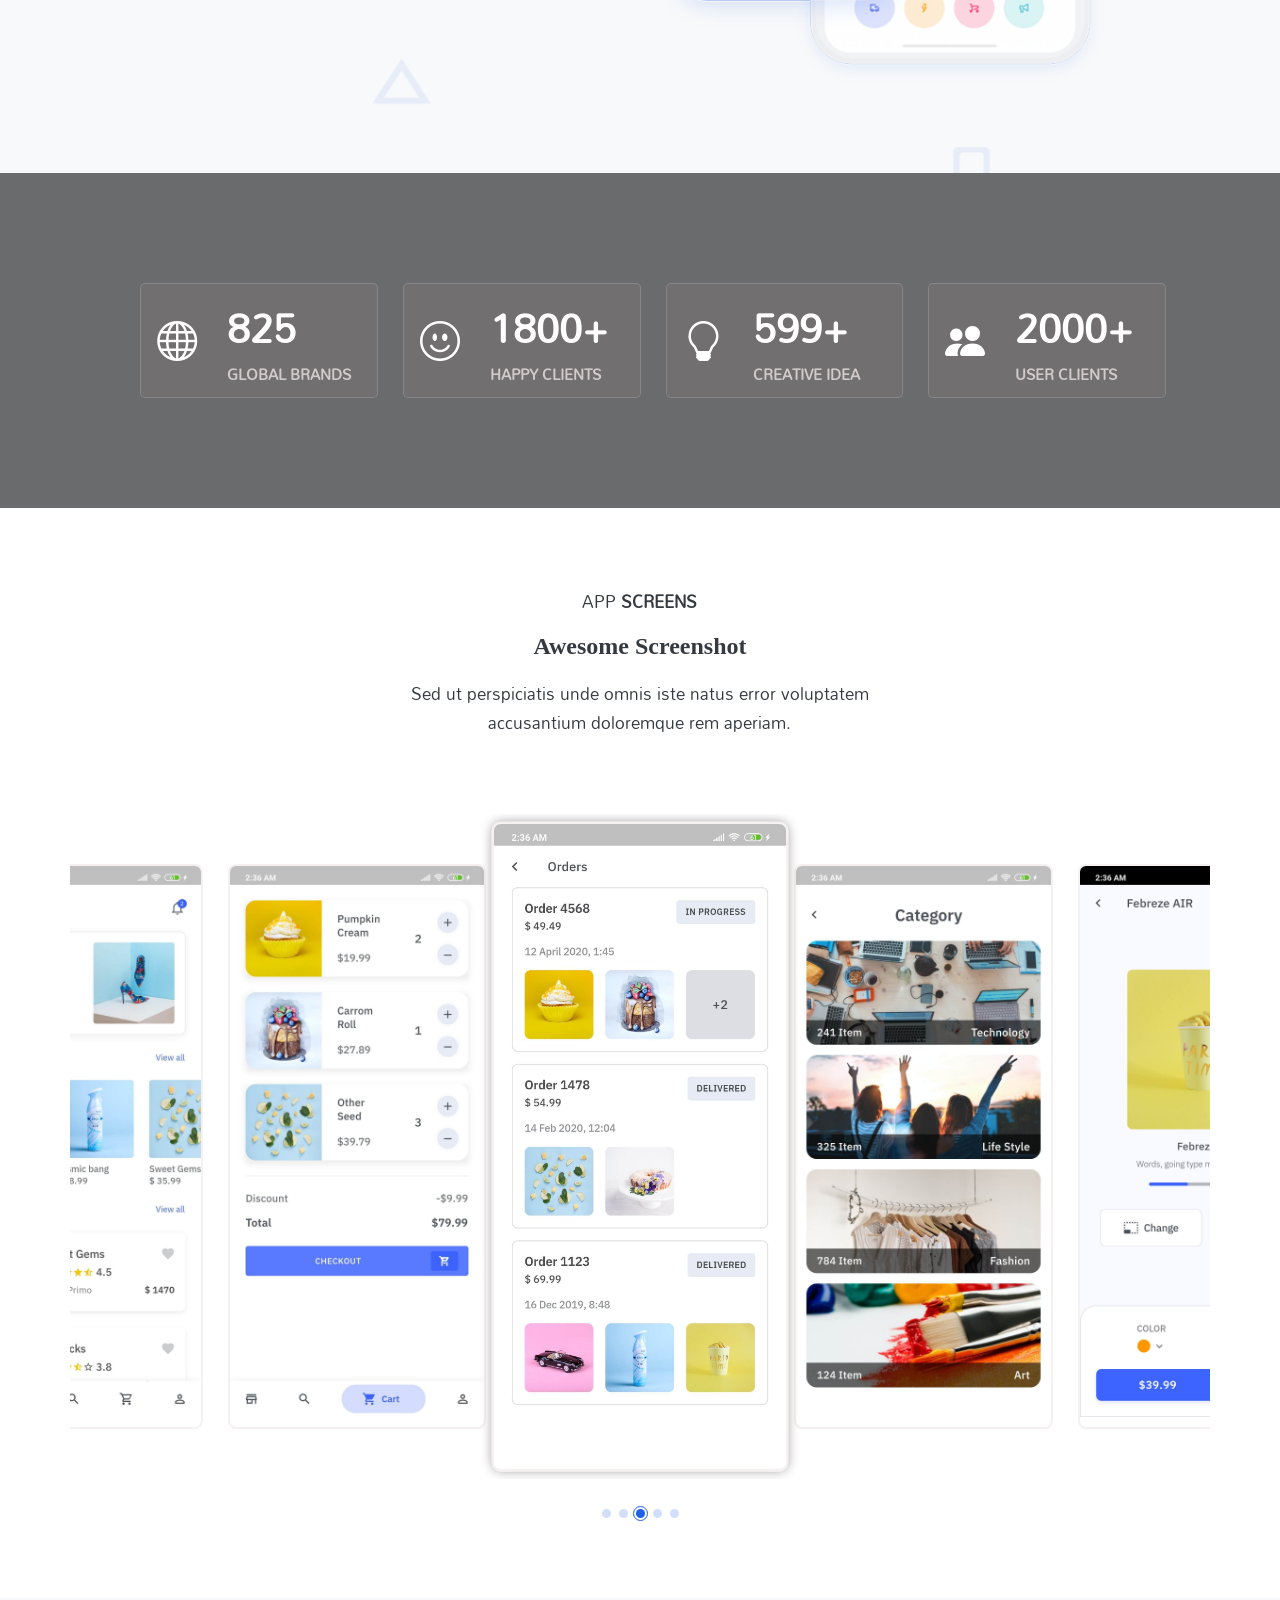
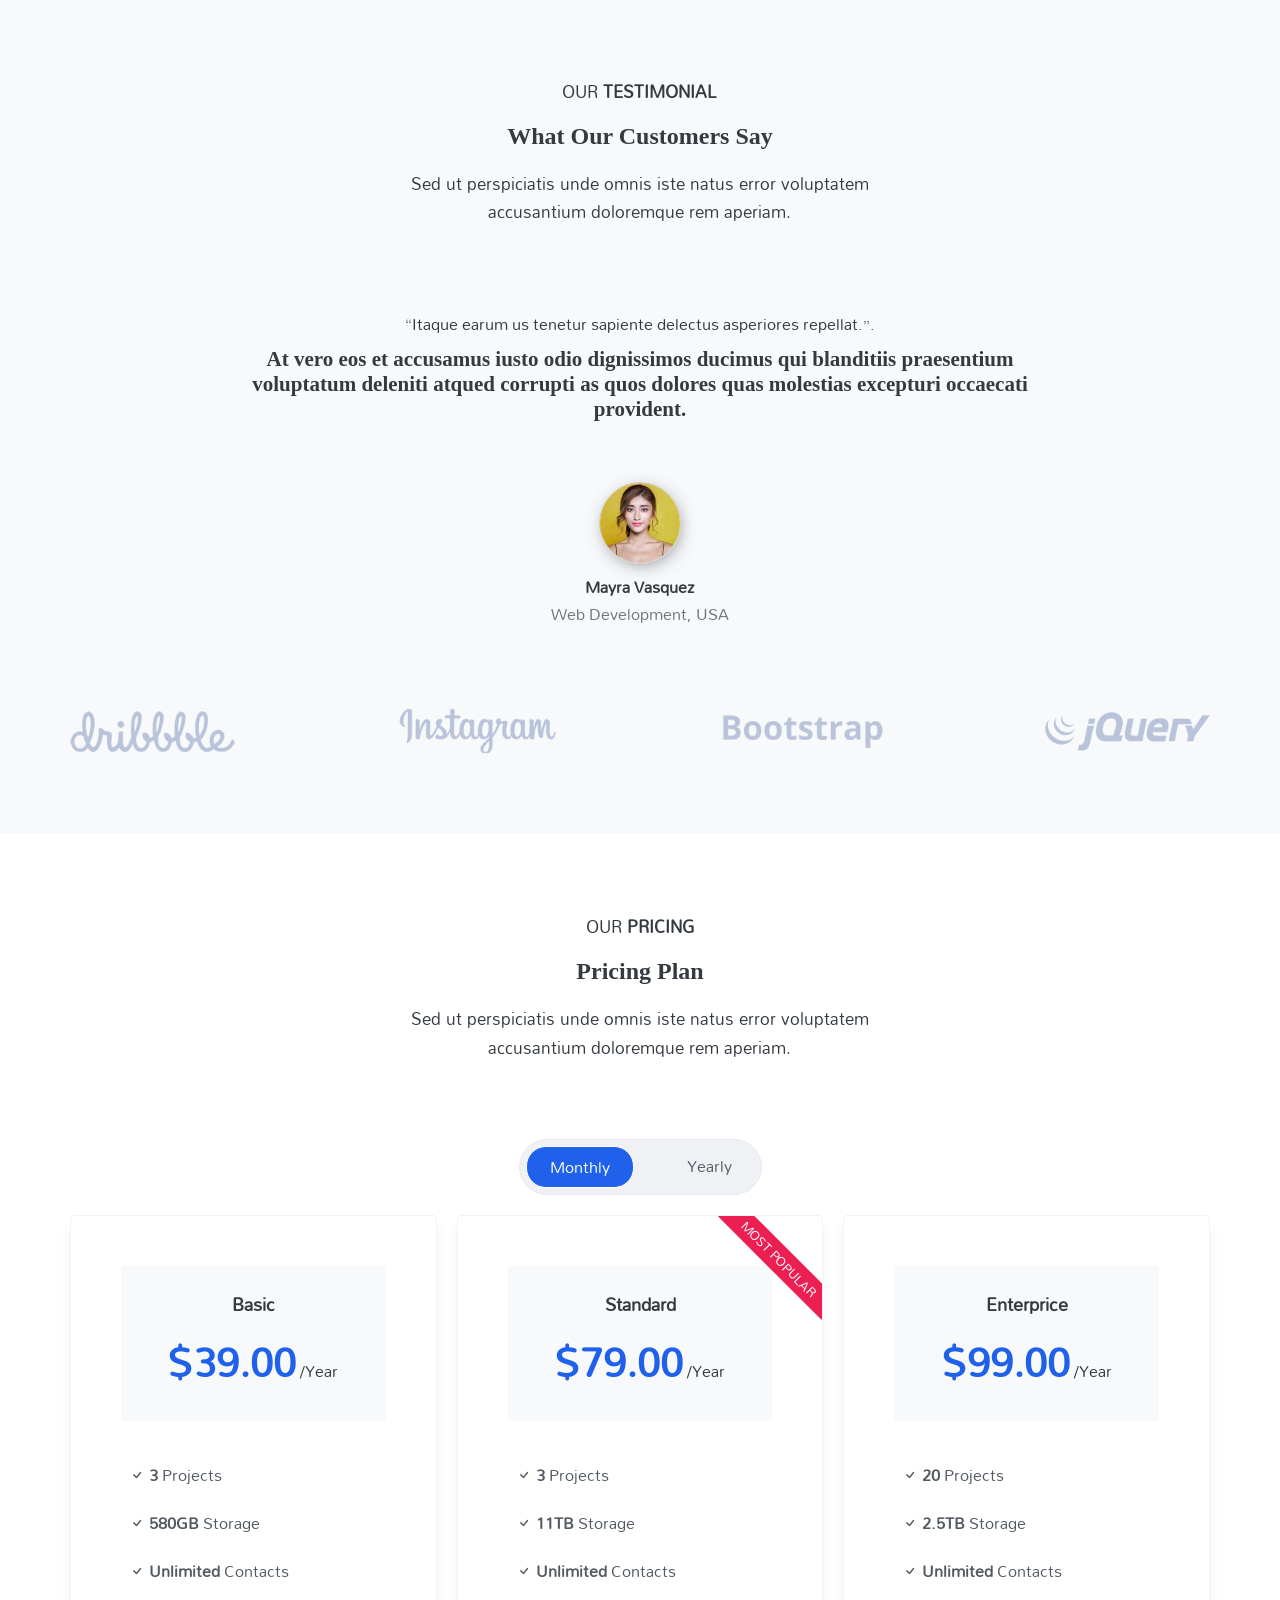
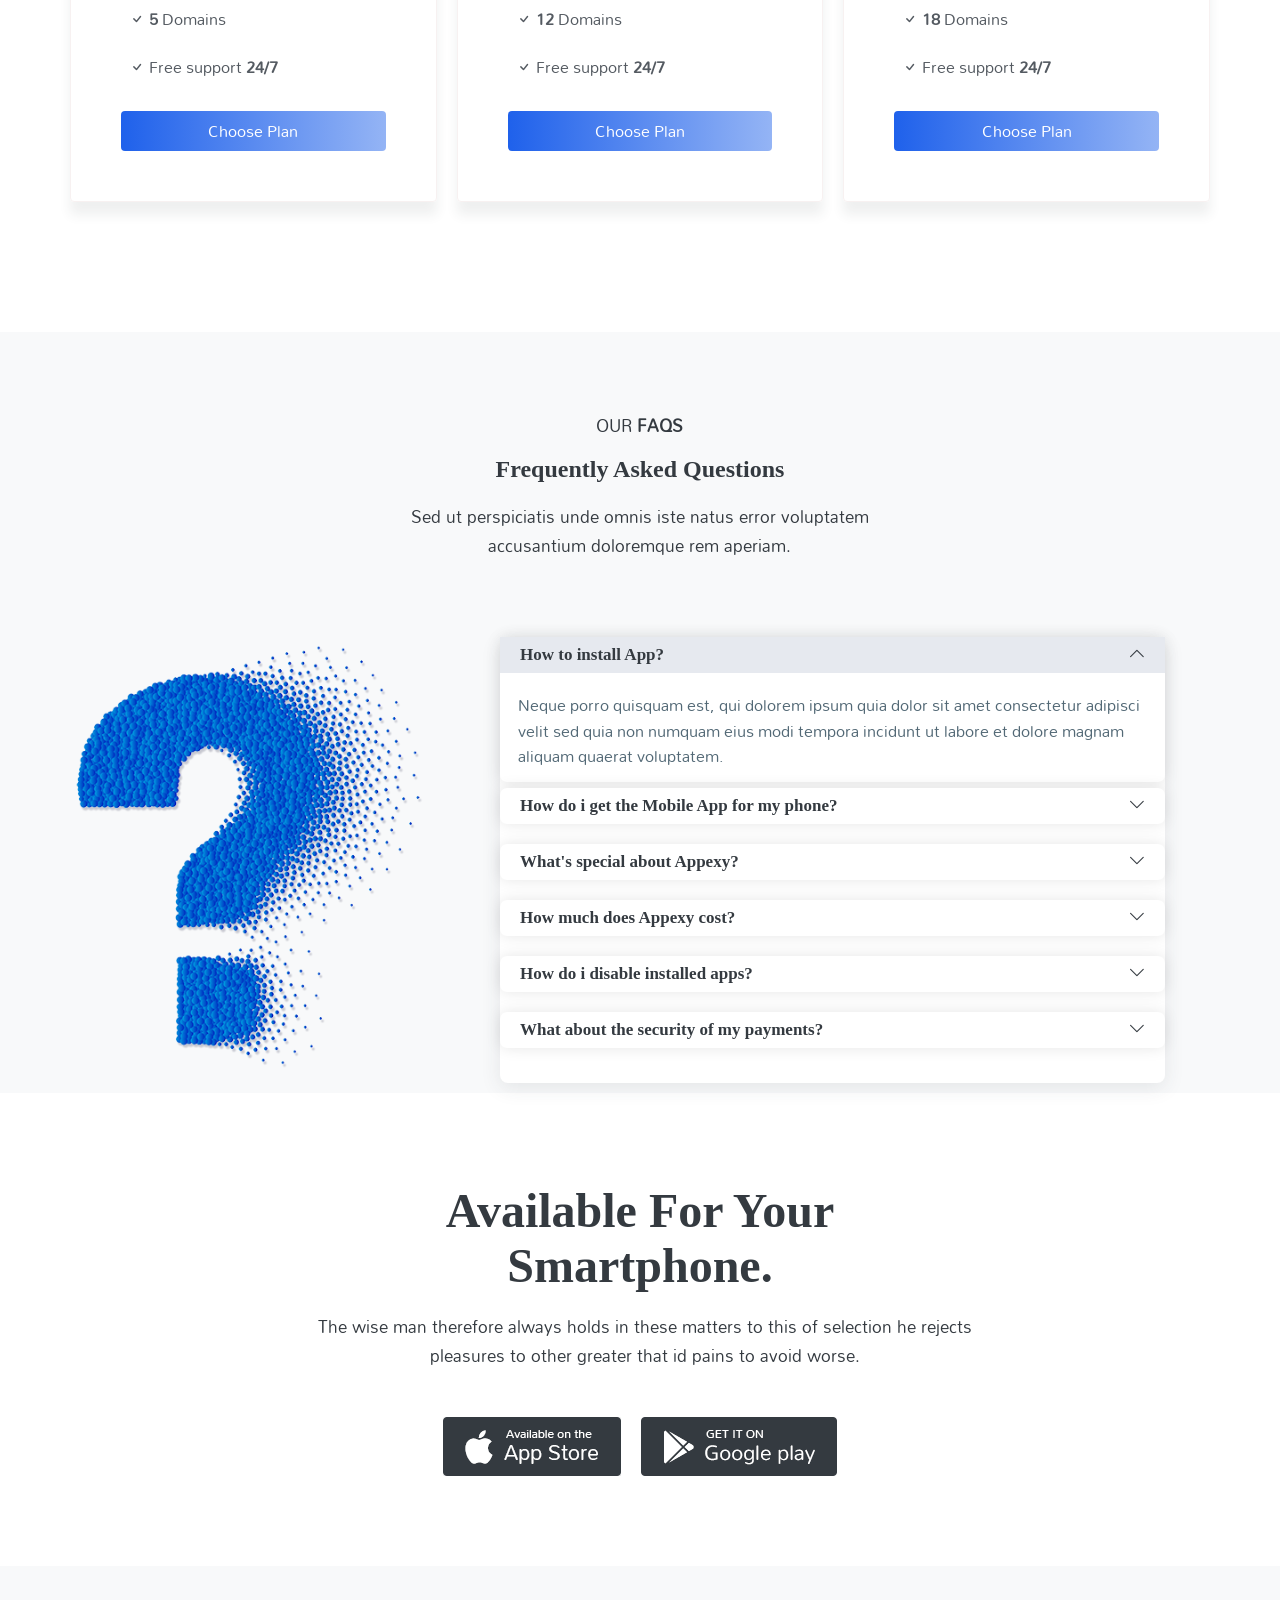
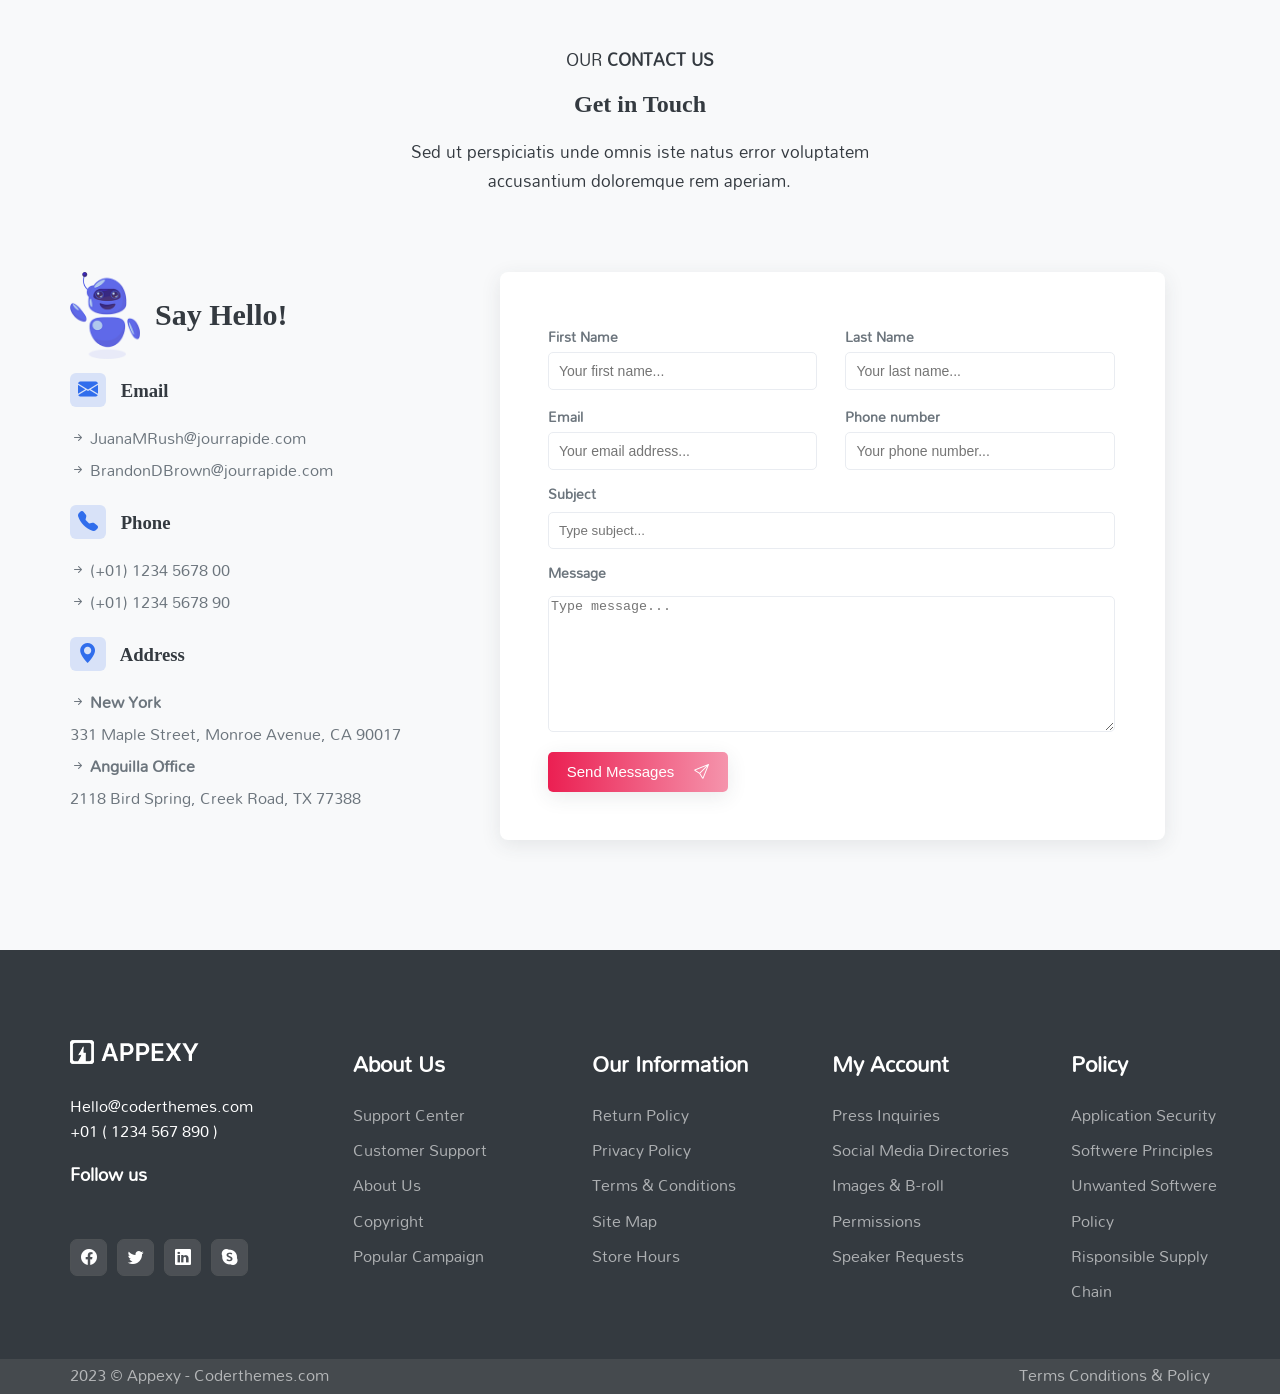
==== commit eda5a4b1: "commit" ====
--- a/index.html
+++ b/index.html
@@ -408,7 +408,7 @@
 
                 <div class="row">
                 <div class="left-side">
-                    <img src="./assets/images/faq.png.png" alt="question"></img>
+                    <img src="./assets/images/faq.png.png" alt="faq"></img>
                     </div>
                     
 
@@ -487,8 +487,8 @@
             <p>The wise man therefore always holds in these matters to this of selection he rejects pleasures to other greater that id pains to avoid worse.</p>
                 </div>
                 <div class="app-images">
-                    <img src="./assets/images/i-store.png.png" alt="app-images"></img>
-                    <img src="./assets/images/play-store.png.png" alt="app-images"></img>
+                    <img src="./assets/images/i-store.png.png" alt="app"></img>
+                    <img src="./assets/images/play-store.png.png" alt="app"></img>
 
                 </div>
 
@@ -595,7 +595,7 @@
         </div>
 </section>
 
-<section id="footer">
+<section  id="footer">
     <div class="container">
     <div class='row-1'>
         <ul>
--- a/CSS/style.css
+++ b/CSS/style.css
@@ -33,7 +33,7 @@
 
 
 #home{
-   background: url("/assets/images/hero-3-bg.png.png");
+   background: url("../assets/images/hero-3-bg.png.png");
     padding: 170px 0 140px;
 }
 
@@ -424,7 +424,7 @@
     padding-right: 80px;
 }
  #features-2{
-    background: url("/assets/images/features-bg.png") no-repeat top center / cover;
+    background: url("../assets/images/features-bg.png") no-repeat top center / cover;
     background-color: #f8f9fa !important;
     padding-top: 90px;
     padding-bottom: 90px !important;
@@ -455,7 +455,7 @@
 
 #counter{
     position: relative;
-    background: url("/assets/images/counter-bg.png.jpg");
+    background: url("../assets/images/counter-bg.png.jpg");
     background-repeat: no-repeat;
     background-position: center;
     background-size: cover;
@@ -889,6 +889,7 @@
 #contact-us{
     background: #f8f9fa;
     padding-bottom: 100px;
+    padding-top: 80px;
 }
 
 #contact-us .left-side .ba{
@@ -965,7 +966,8 @@
 
 #footer{
    position: relative;
-    background: url("/assets/images/footer-light-bg.png.png");
+   
+    background: url("../assets/images/footer-light-bg.png.png");
     background-color: #343a40 !important;
     background-repeat: no-repeat;
     background-position: center;
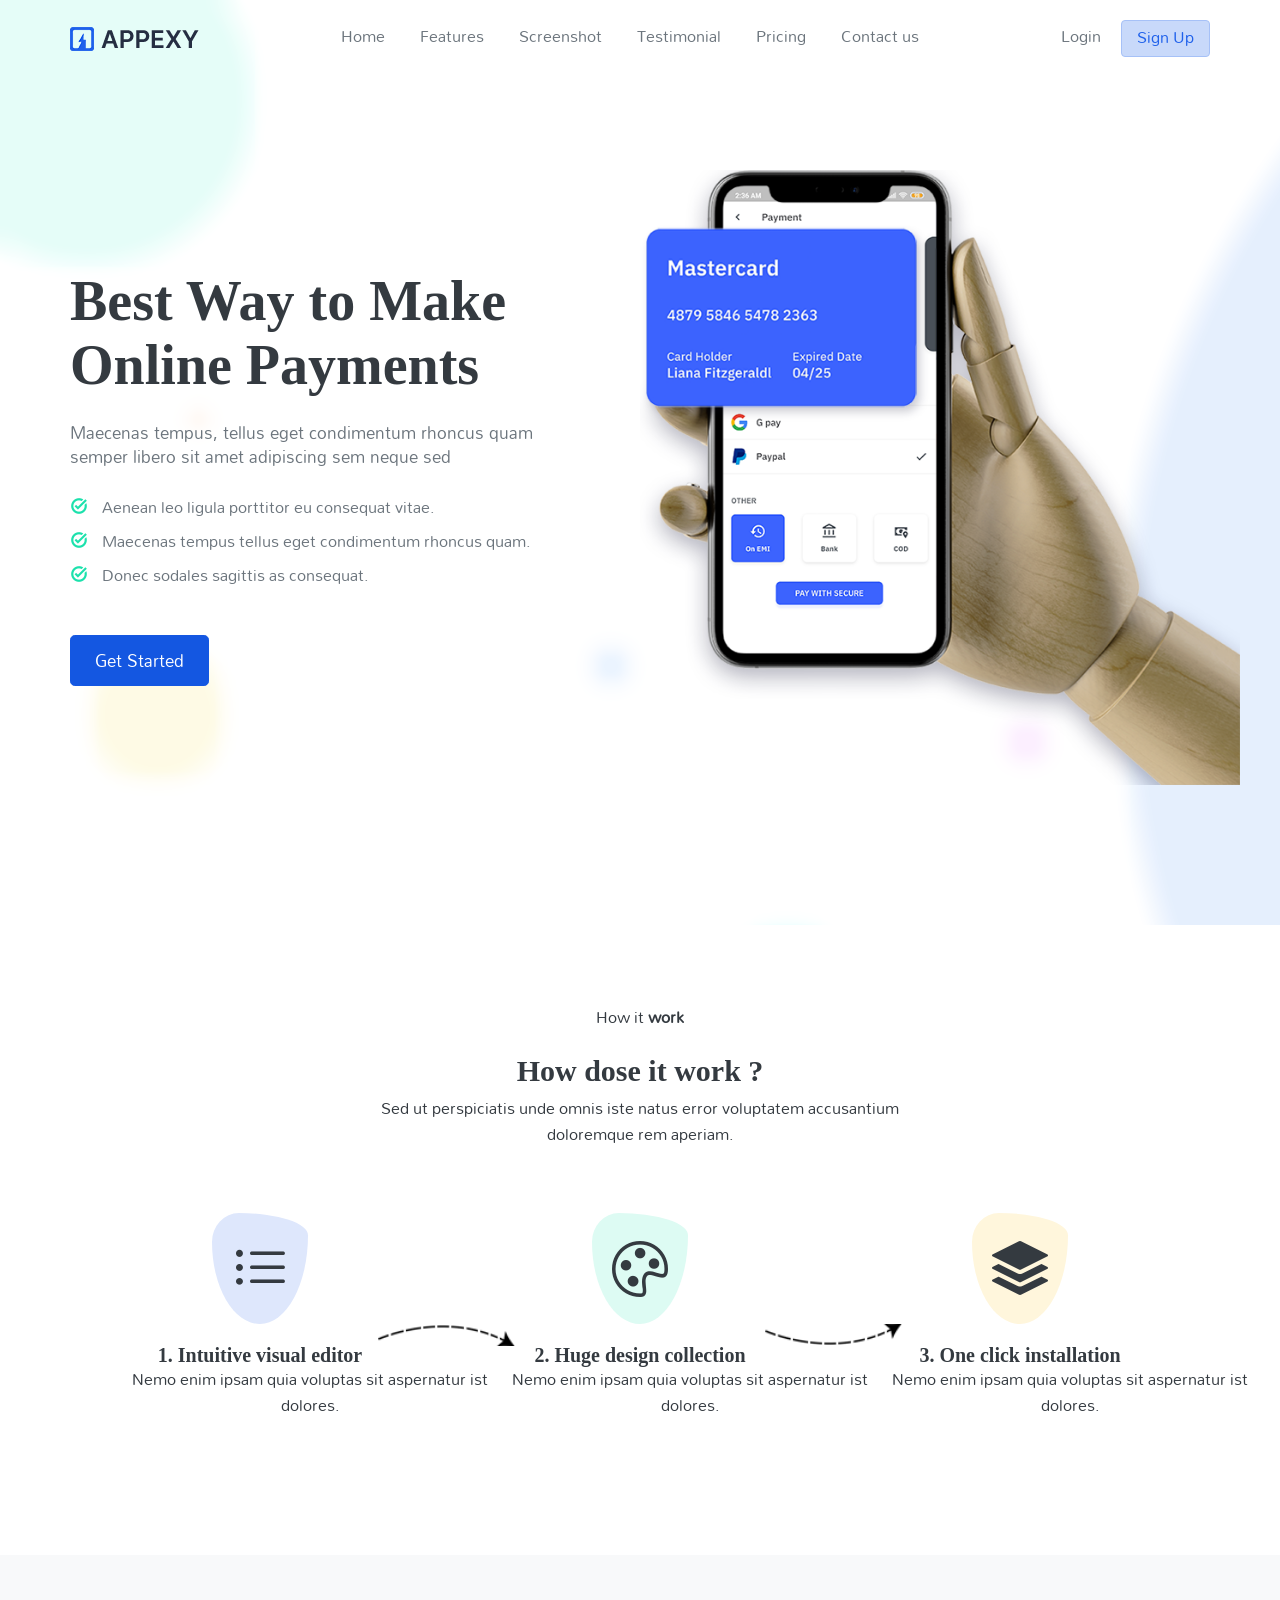
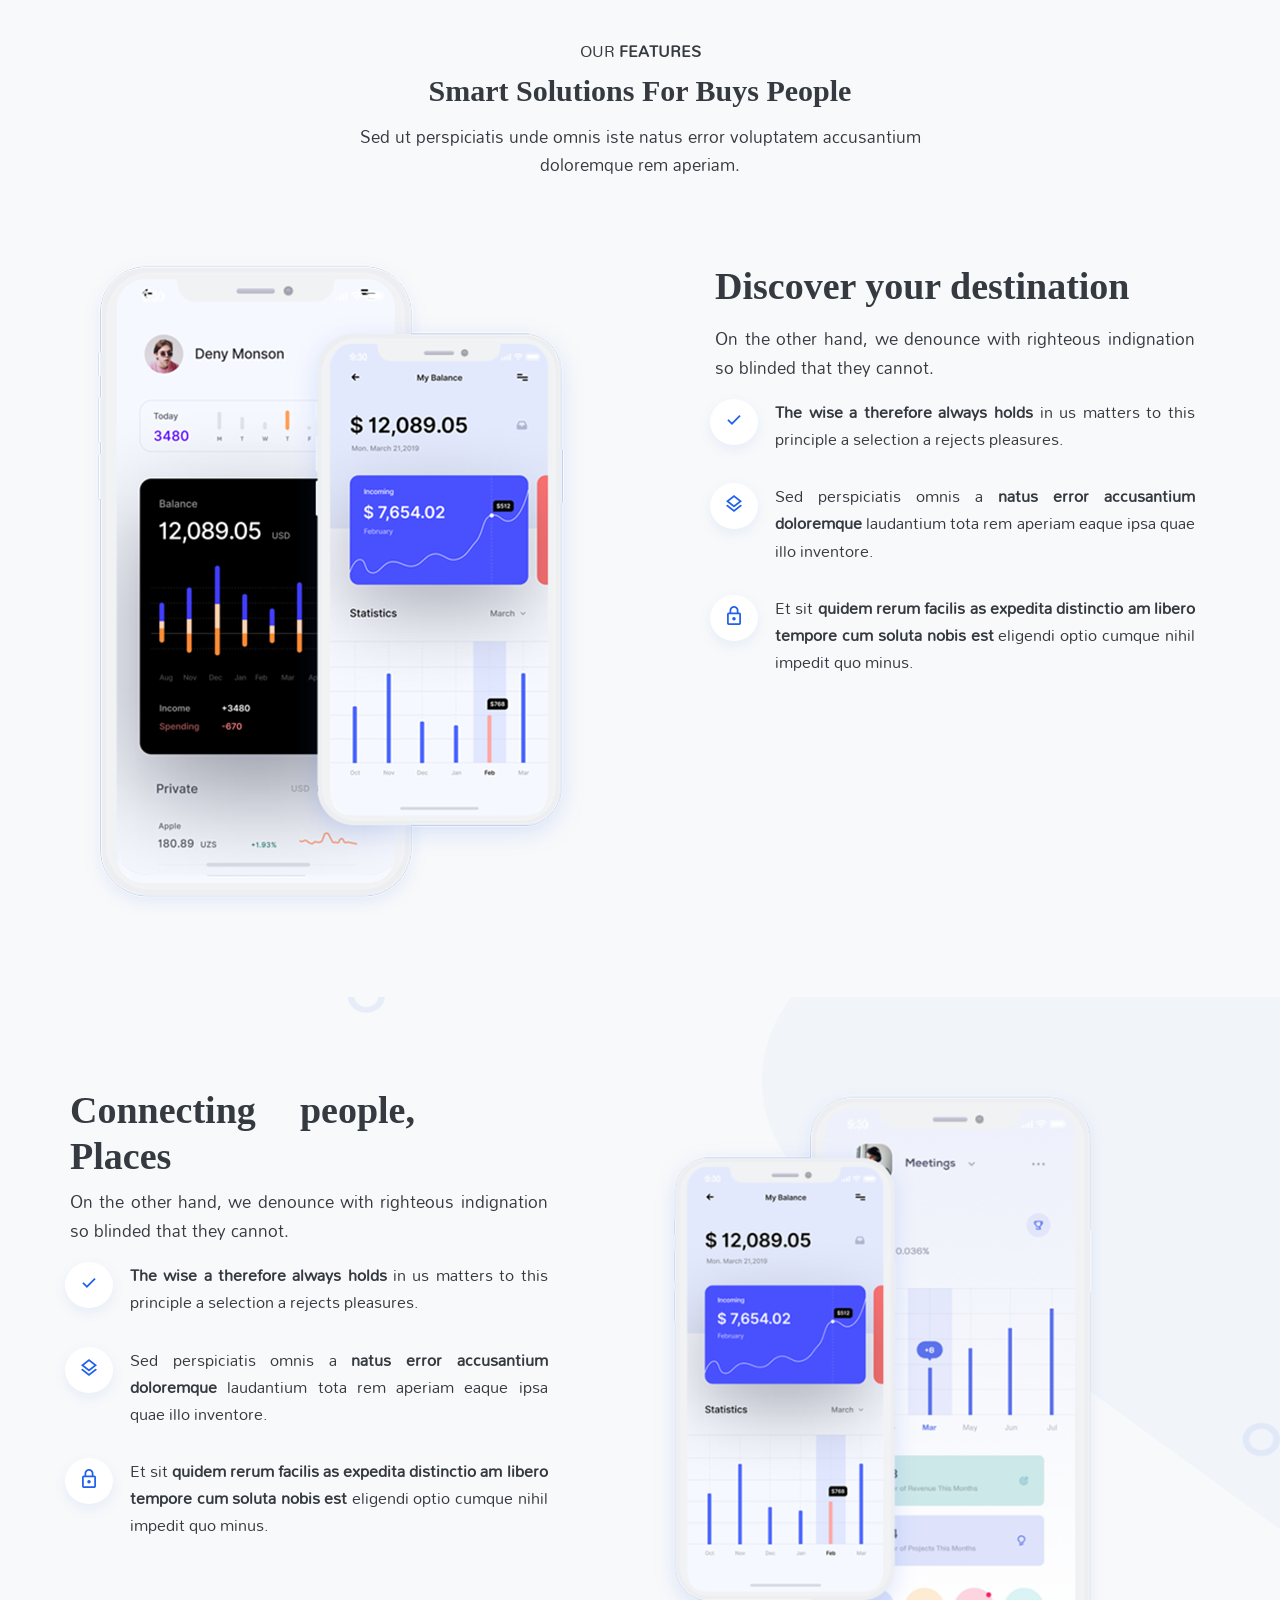
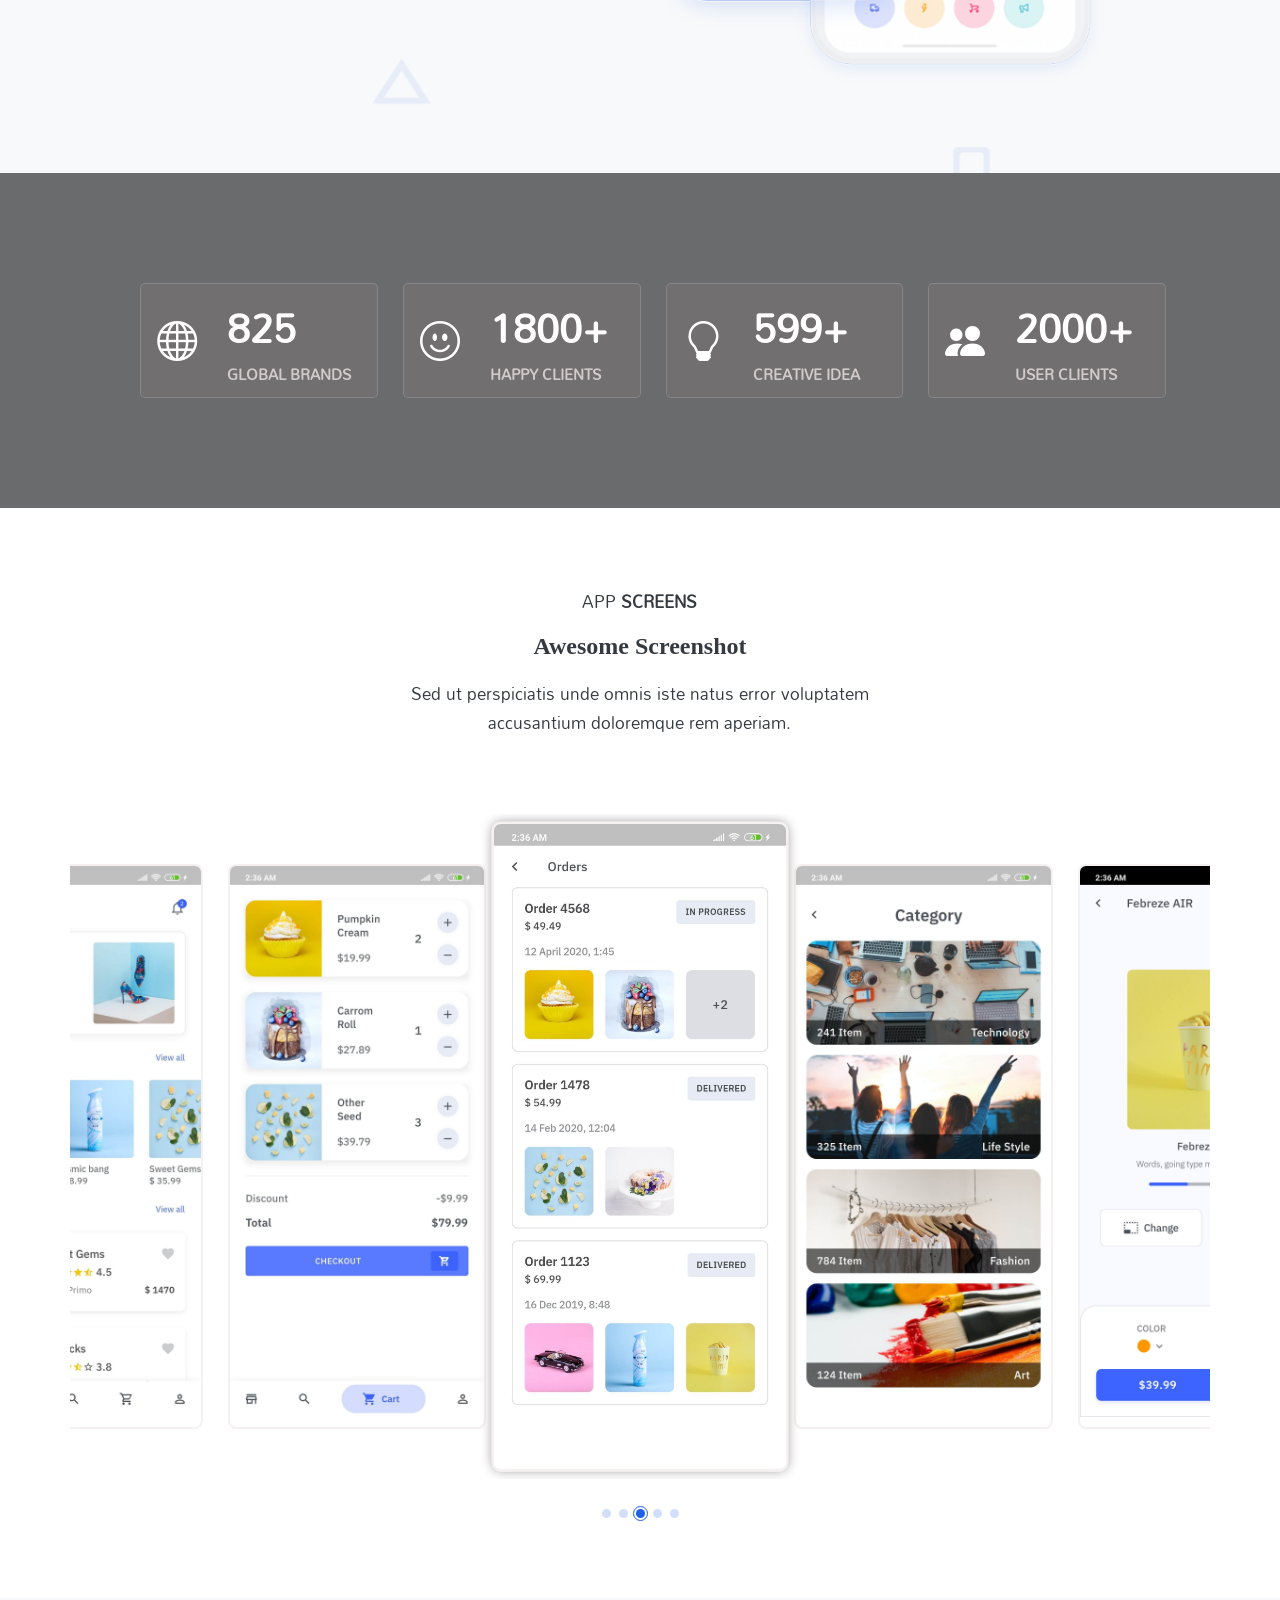
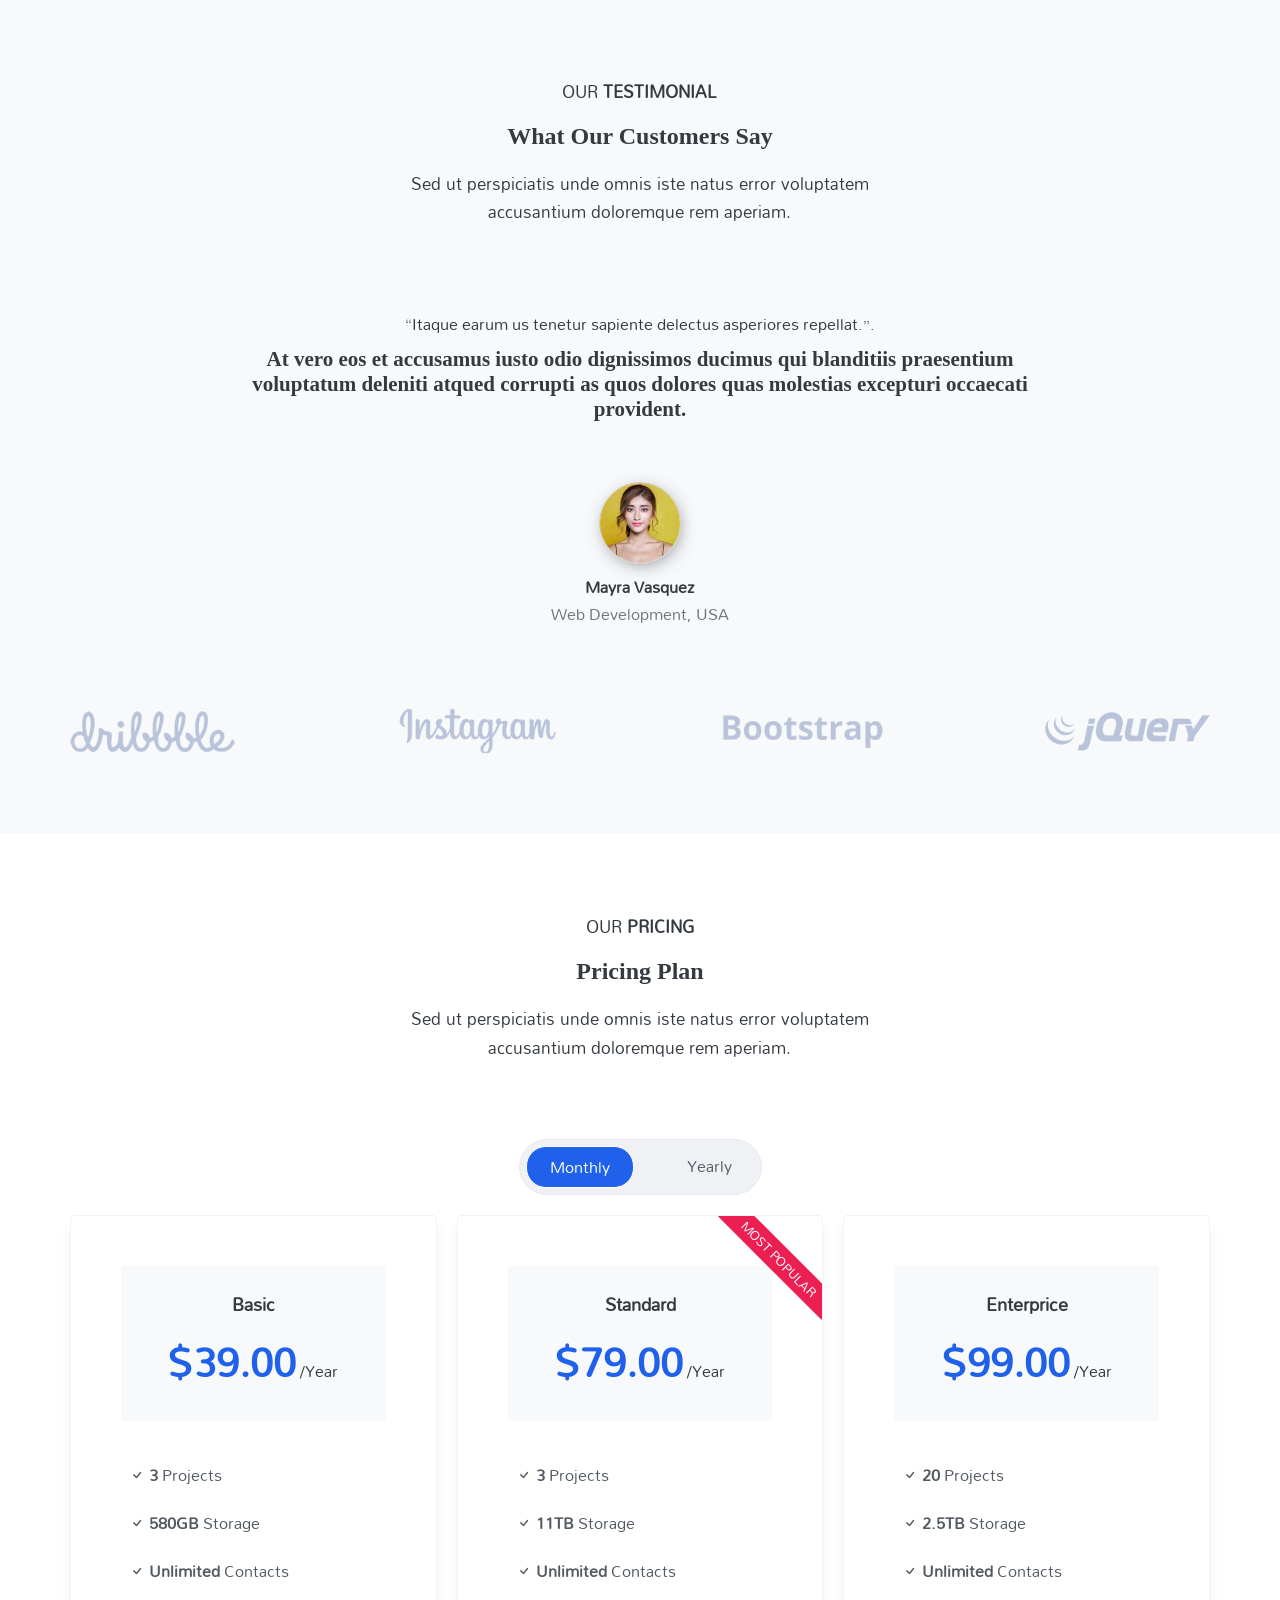
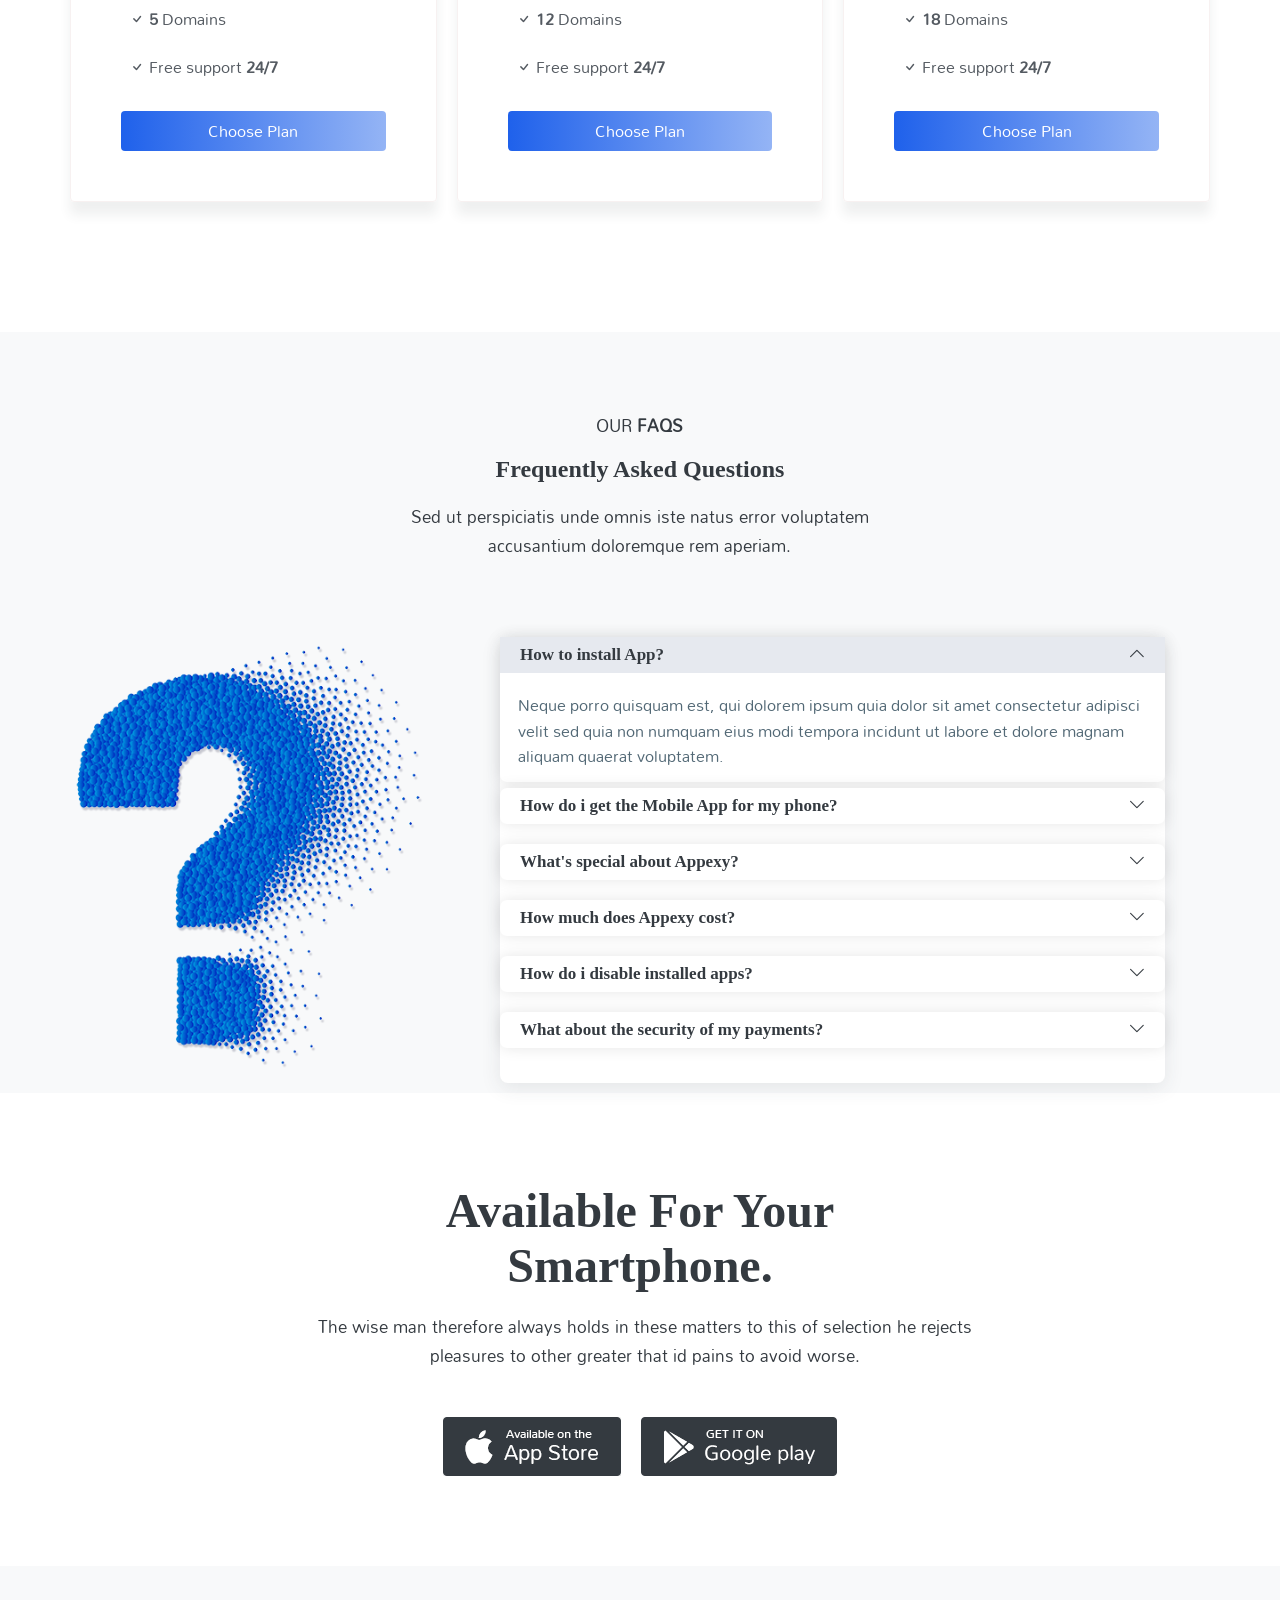
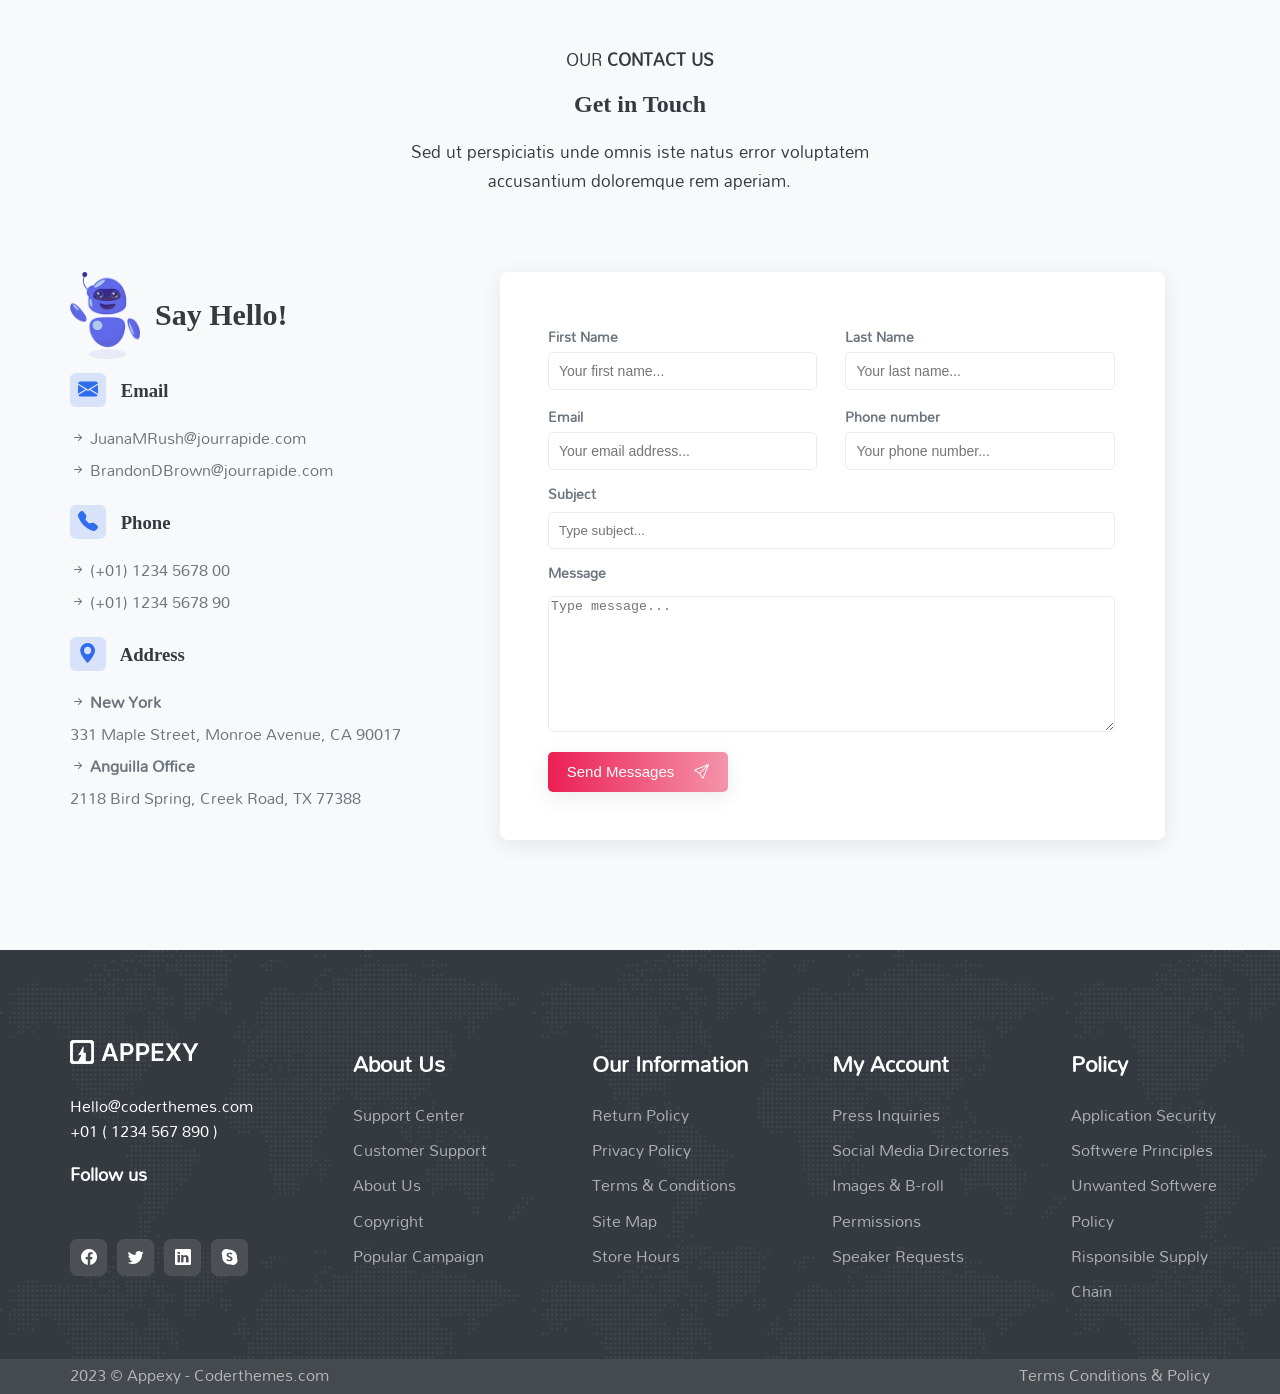
==== commit c23326fa: "commit" ====
--- a/index.html
+++ b/index.html
@@ -15,6 +15,8 @@
     
 </head>
 <body>
+ 
+    </style>
     <header>
         <div class="container">
             <div class="logo">
@@ -595,7 +597,7 @@
         </div>
 </section>
 
-<section  id="footer">
+<section  id="footer" style="background: url(/assets/images/footer-light-bg.png.png);">
     <div class="container">
     <div class='row-1'>
         <ul>
--- a/CSS/style.css
+++ b/CSS/style.css
@@ -33,7 +33,7 @@
 
 
 #home{
-   background: url("../assets/images/hero-3-bg.png.png");
+   background-image: url('../assets/images/hero-3-bg.png.png');
     padding: 170px 0 140px;
 }
 
@@ -966,7 +966,6 @@
 
 #footer{
    position: relative;
-   
     background: url("../assets/images/footer-light-bg.png.png");
     background-color: #343a40 !important;
     background-repeat: no-repeat;
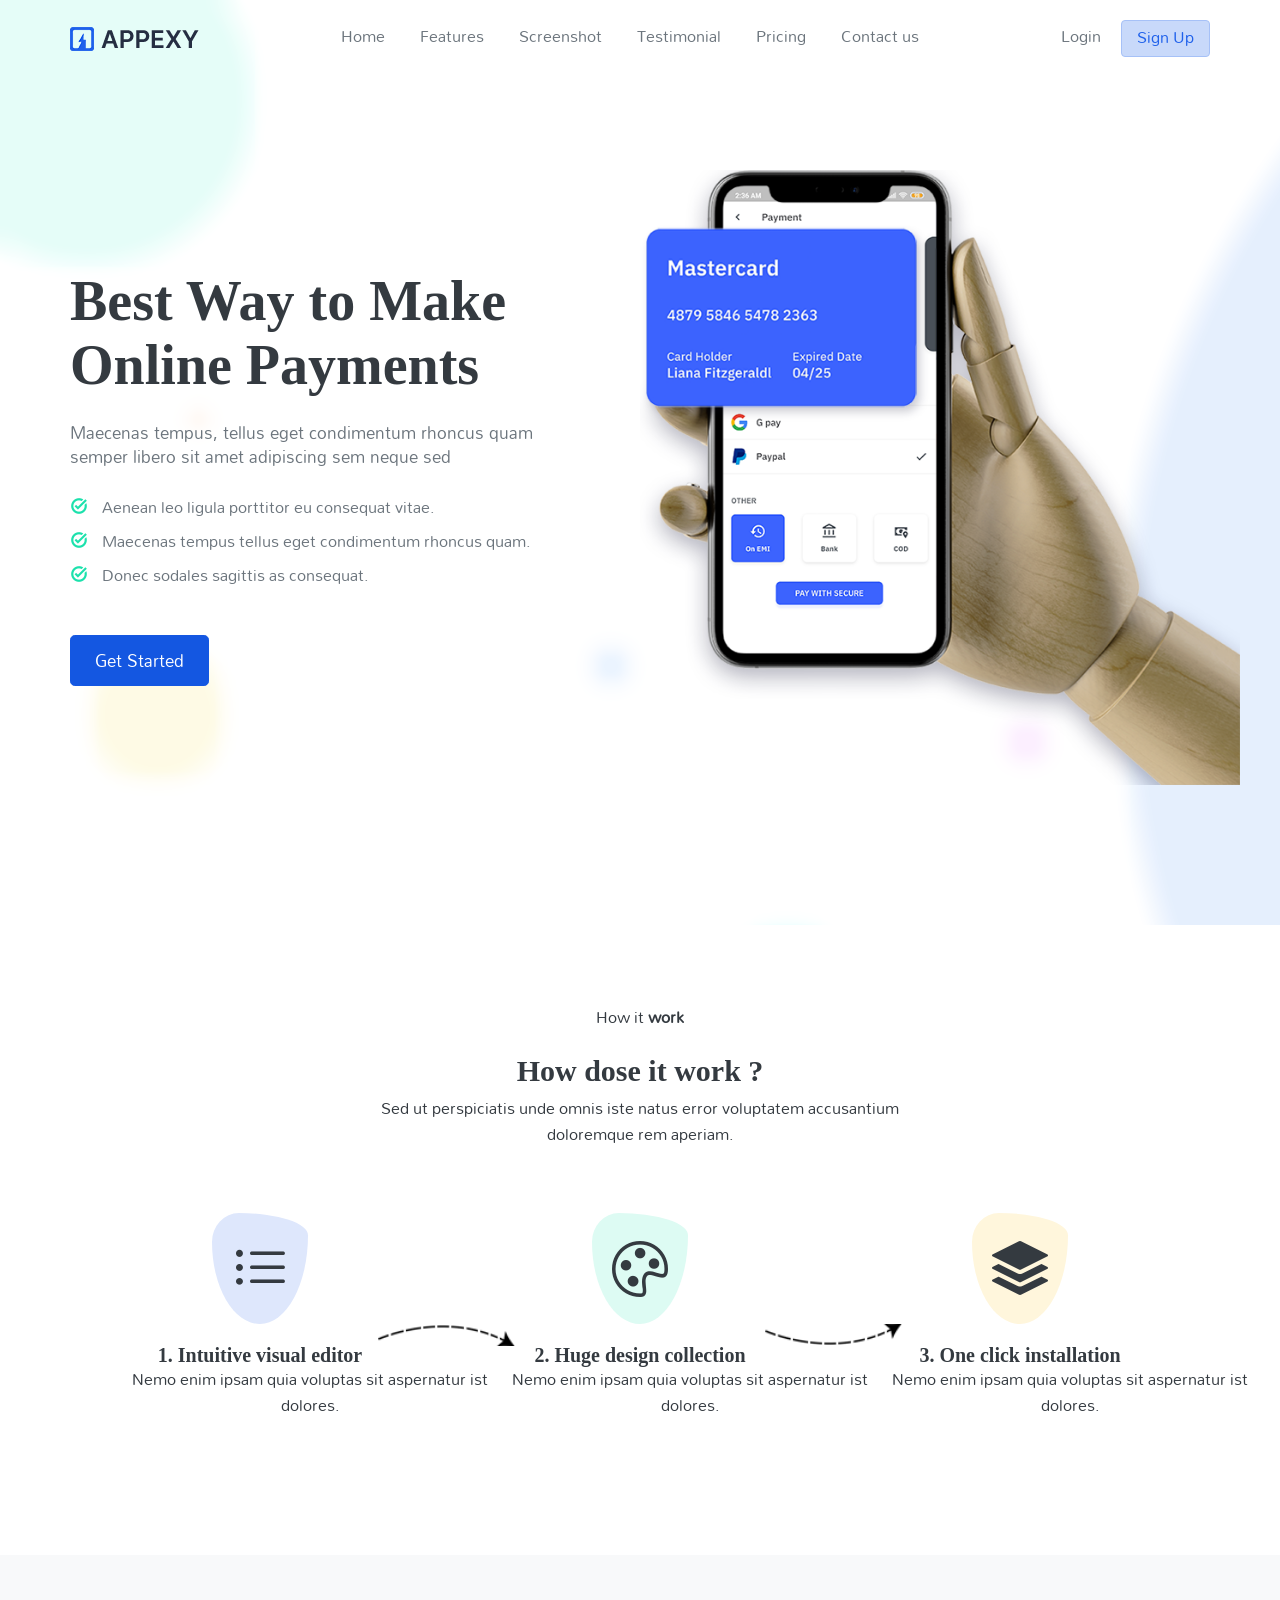
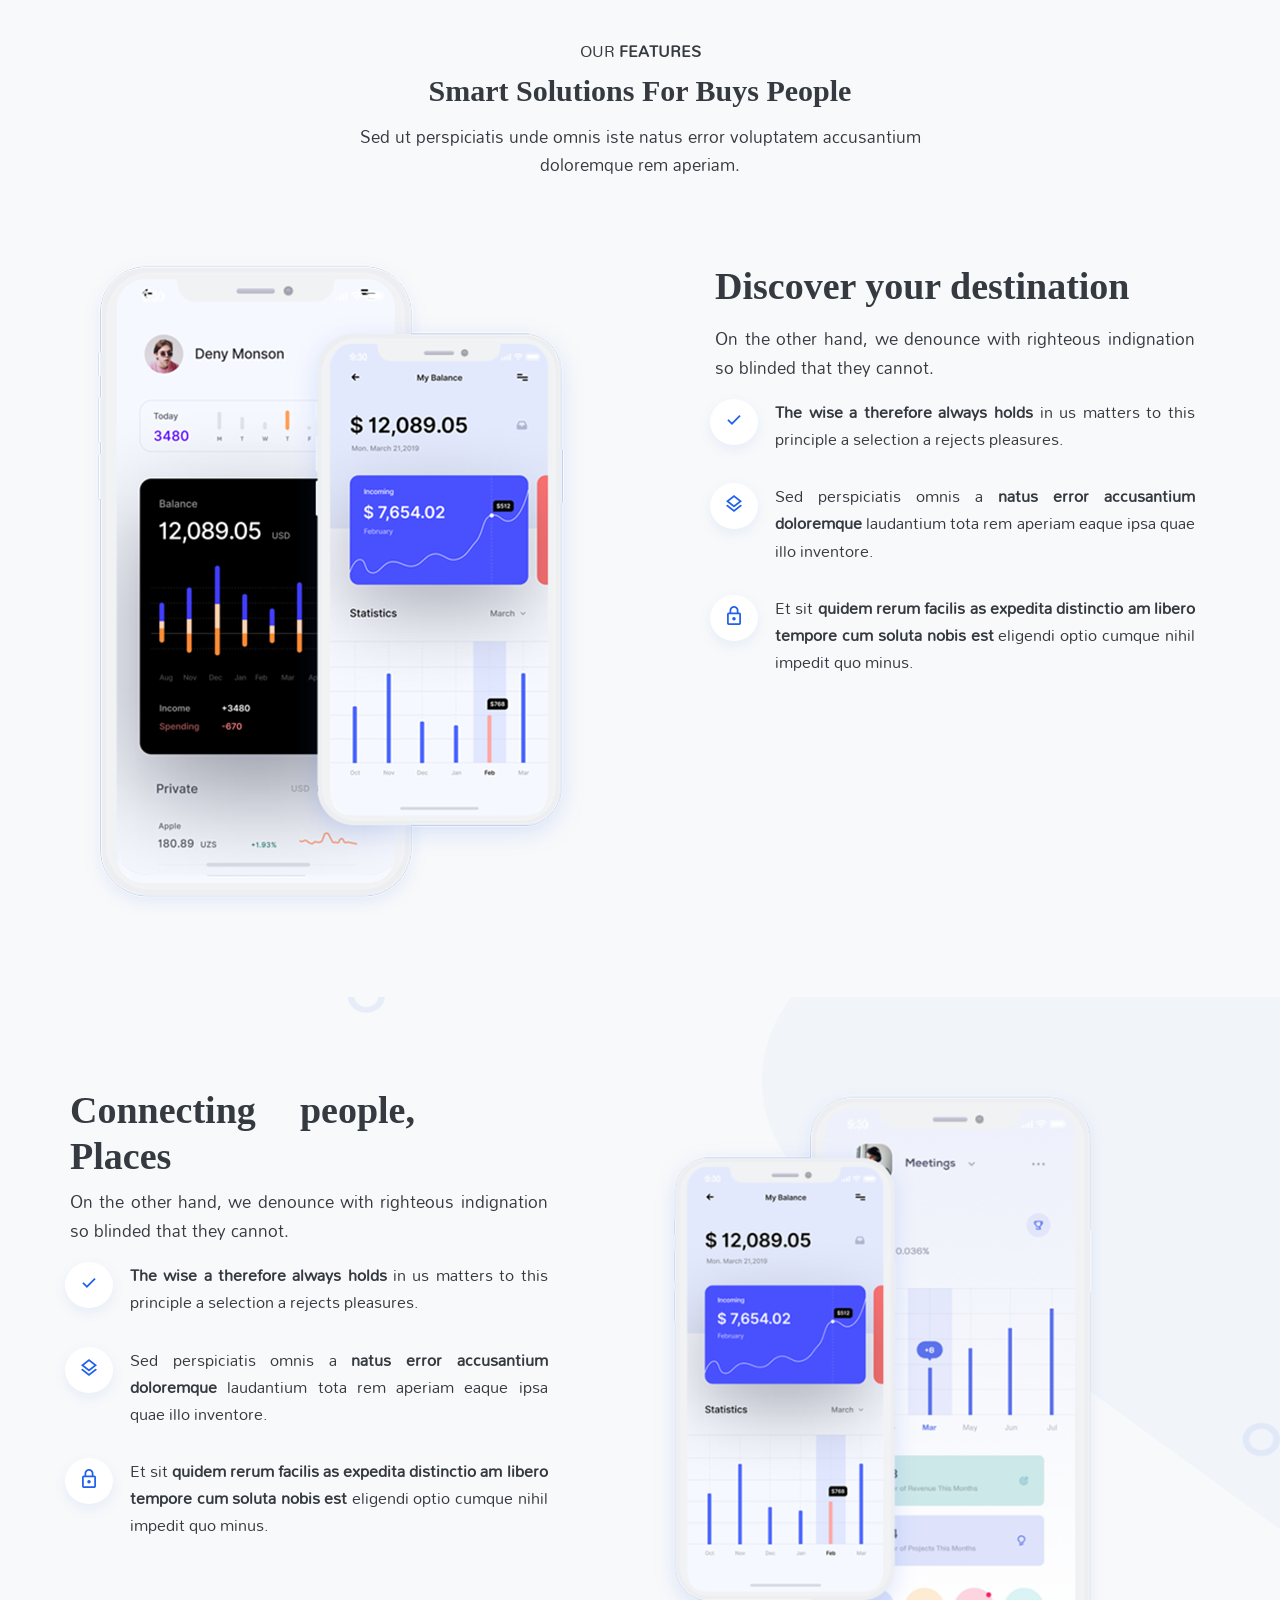
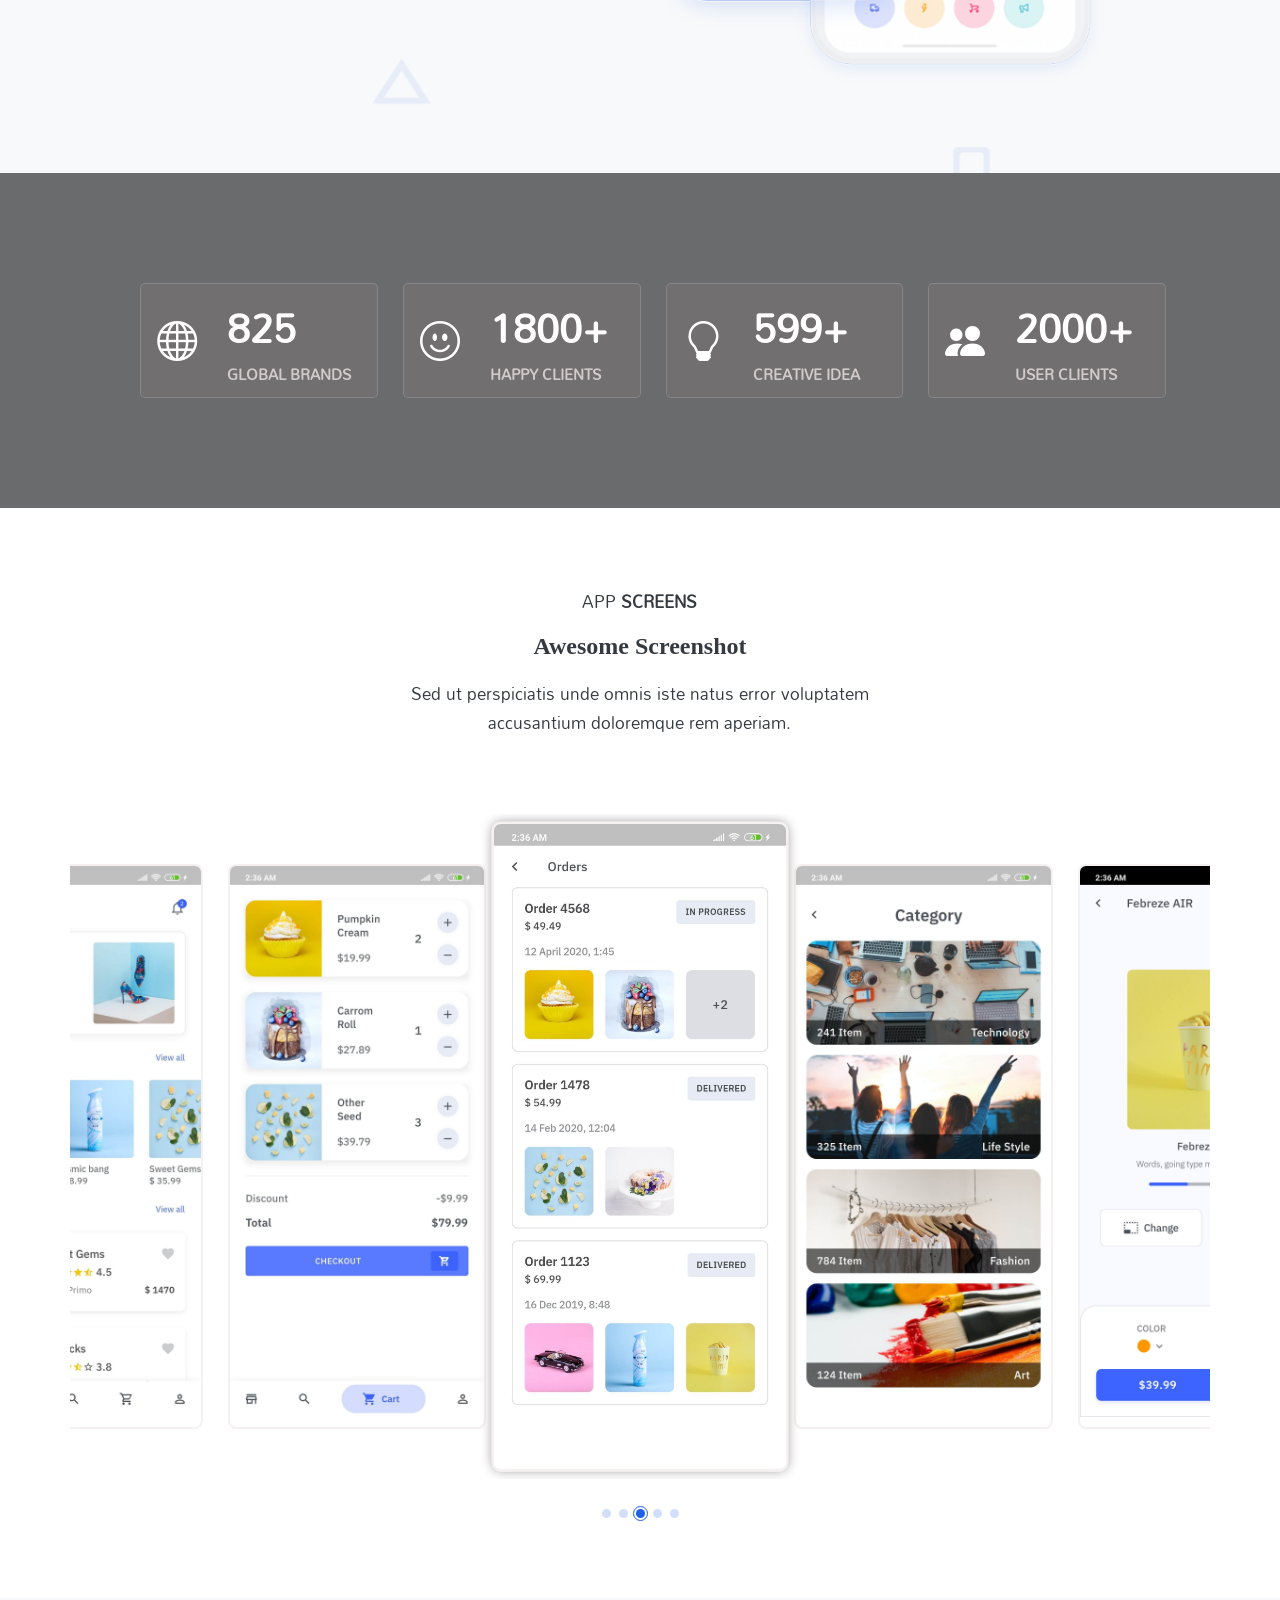
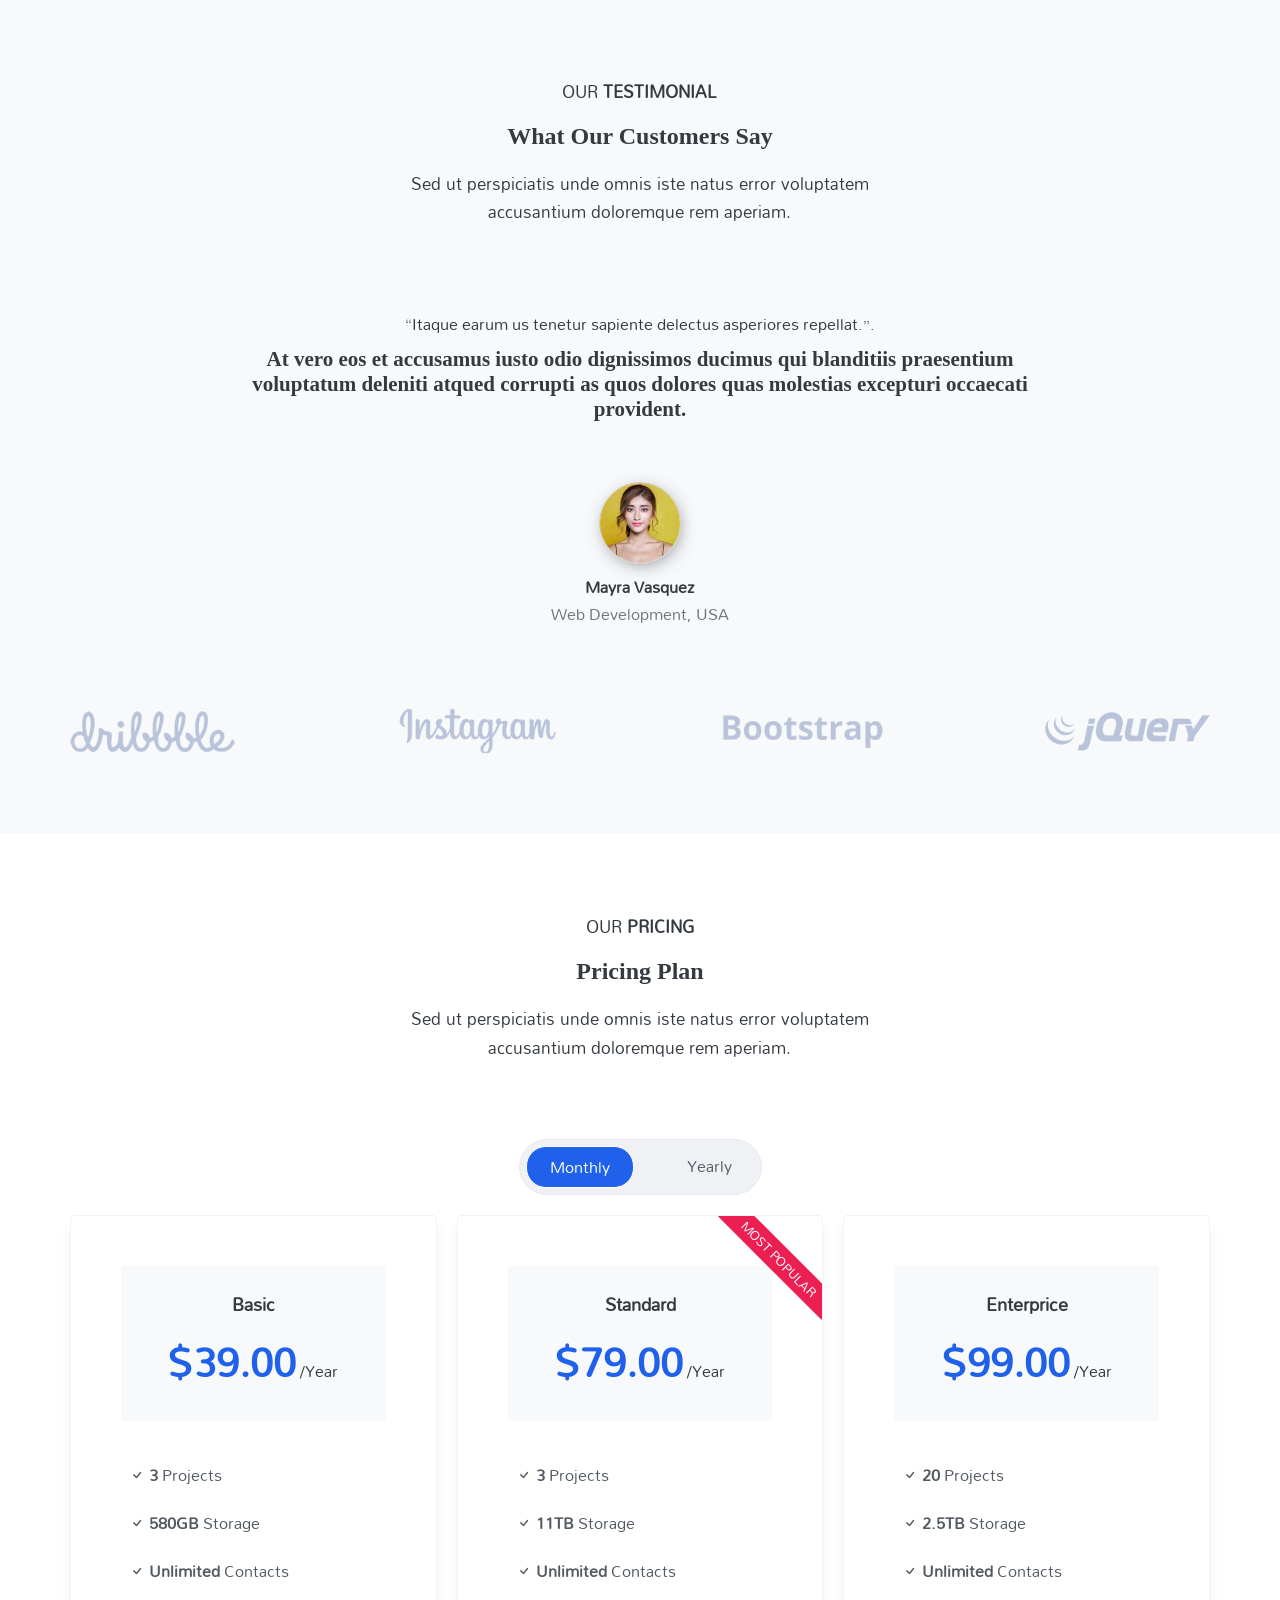
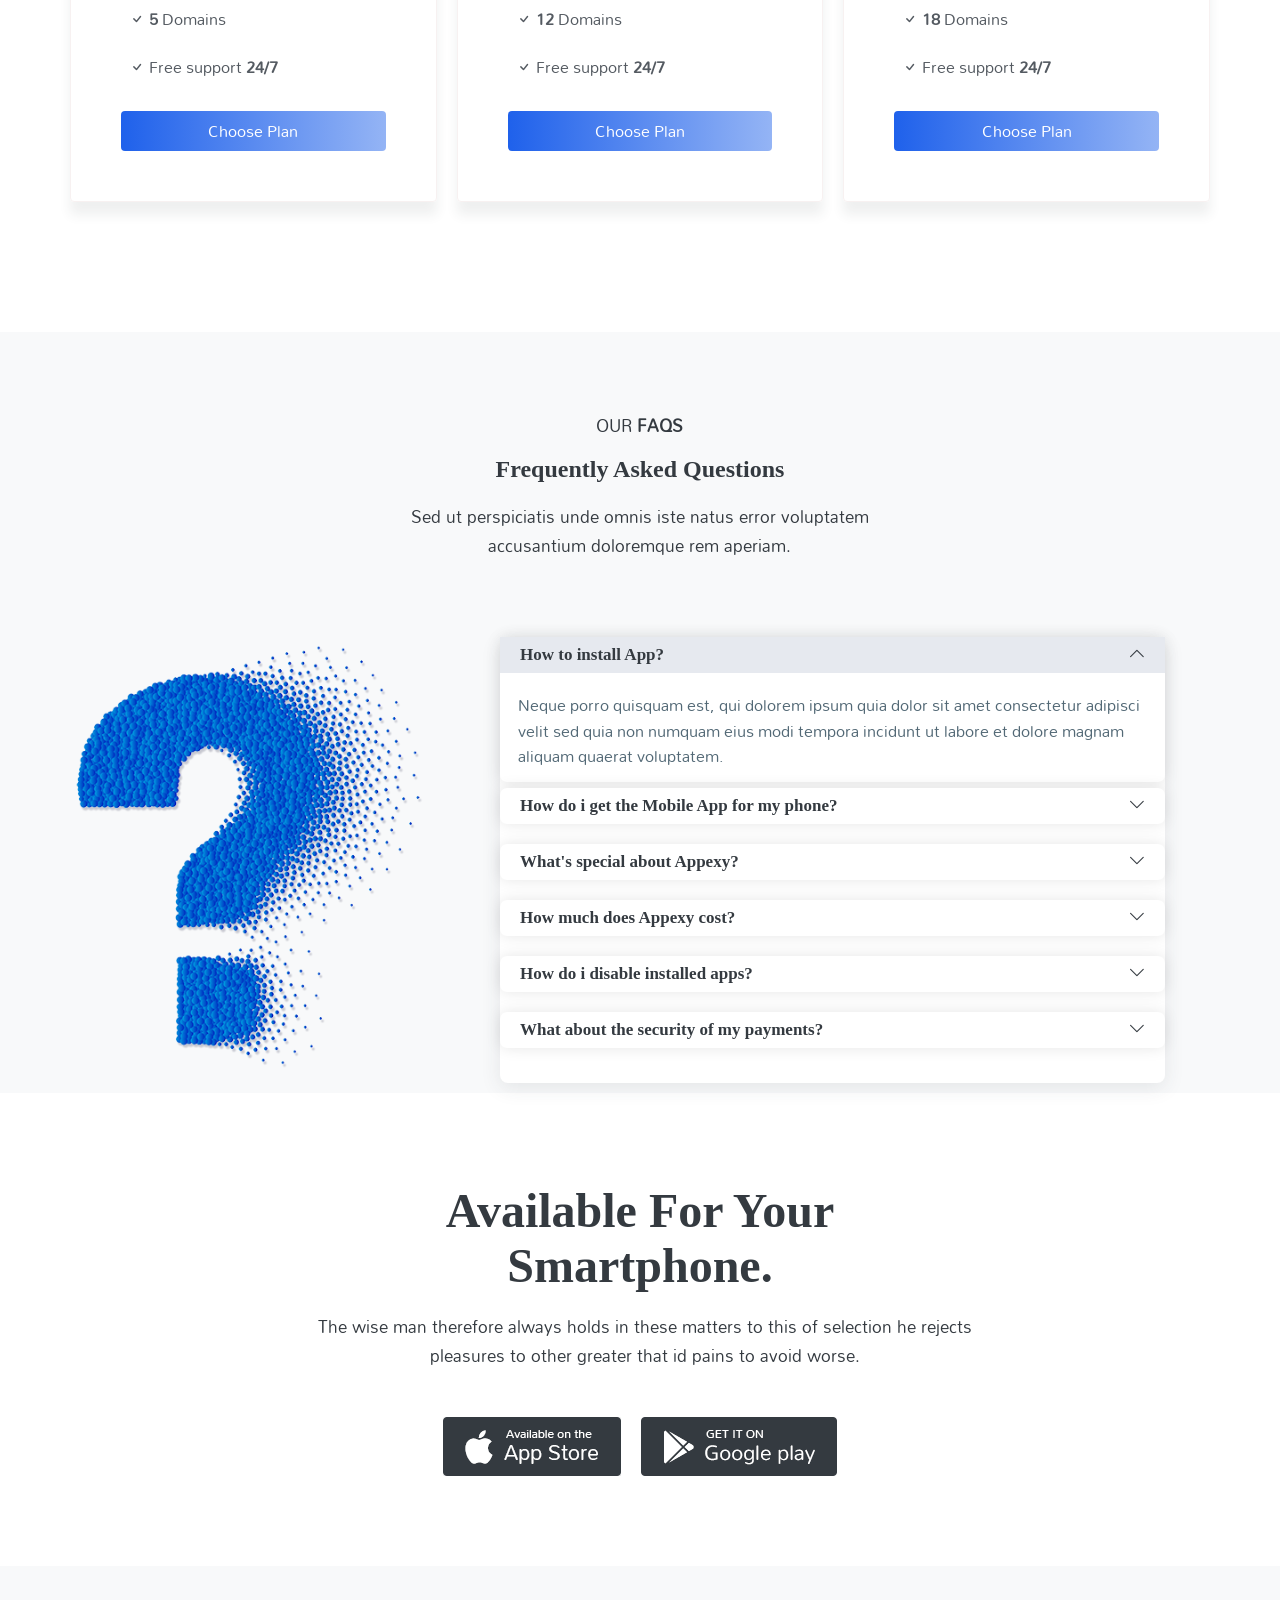
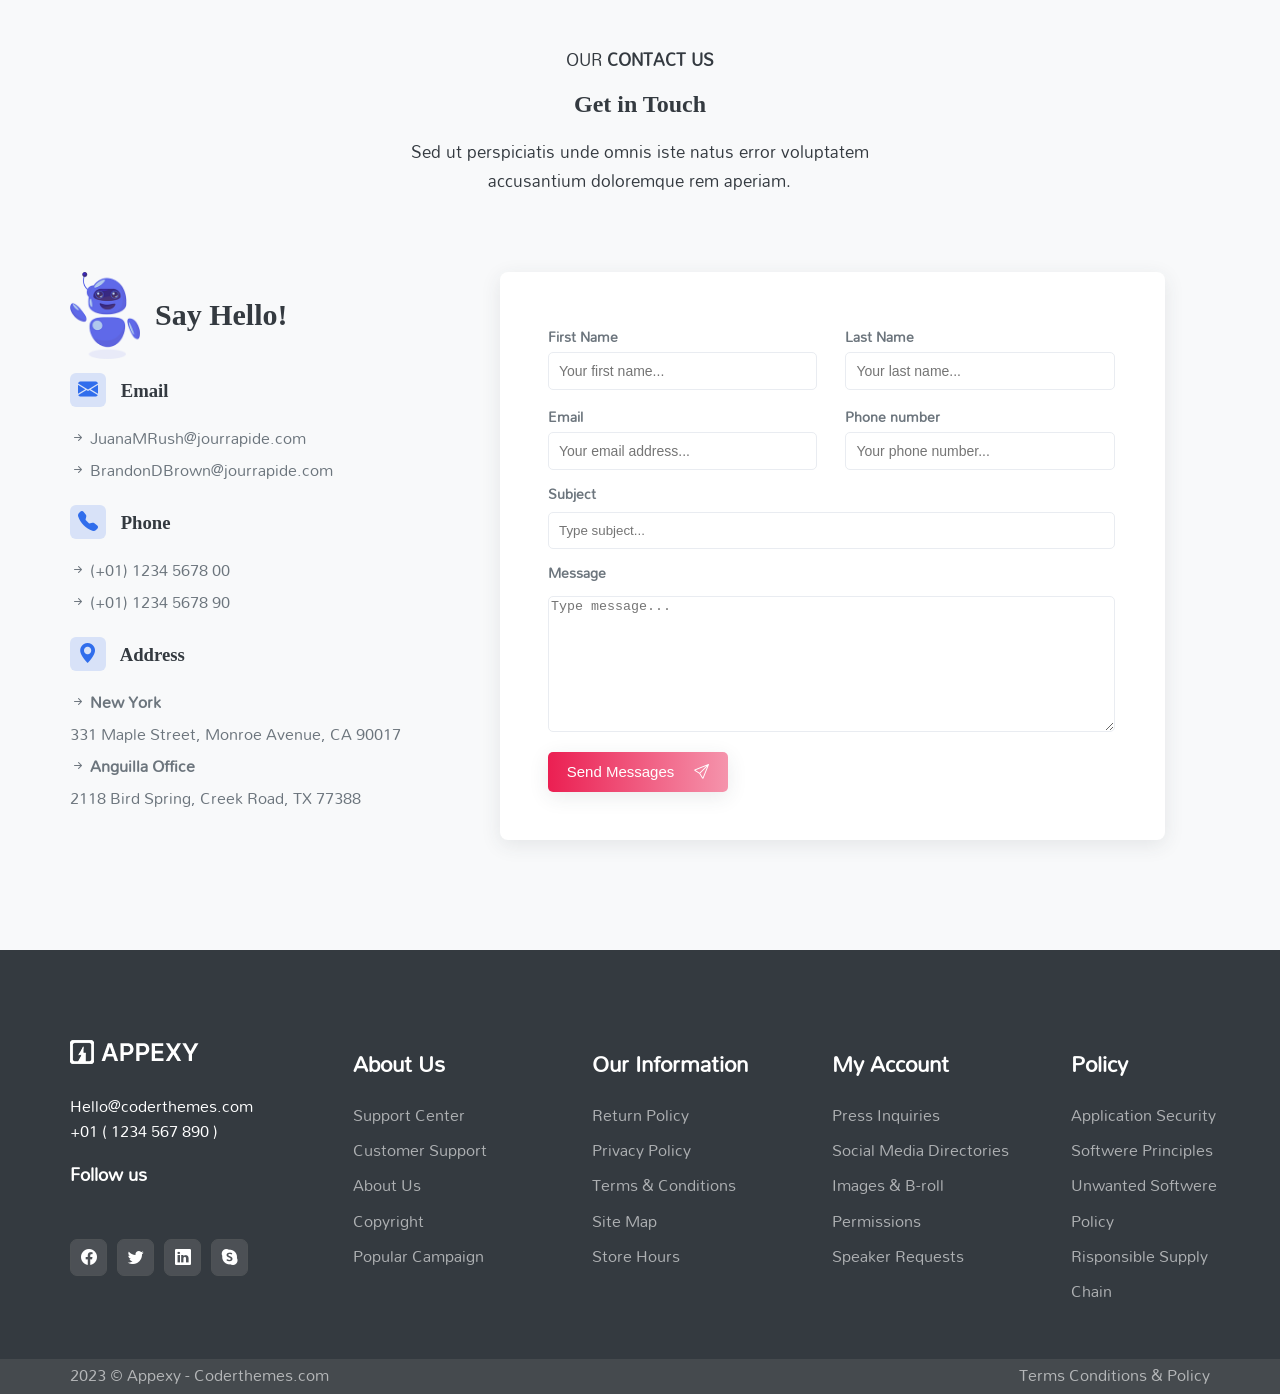
==== commit 96ddcbb4: "commit" ====
--- a/index.html
+++ b/index.html
@@ -597,7 +597,7 @@
         </div>
 </section>
 
-<section  id="footer" style="background: url(/assets/images/footer-light-bg.png.png);">
+<section  id="footer" >
     <div class="container">
     <div class='row-1'>
         <ul>
